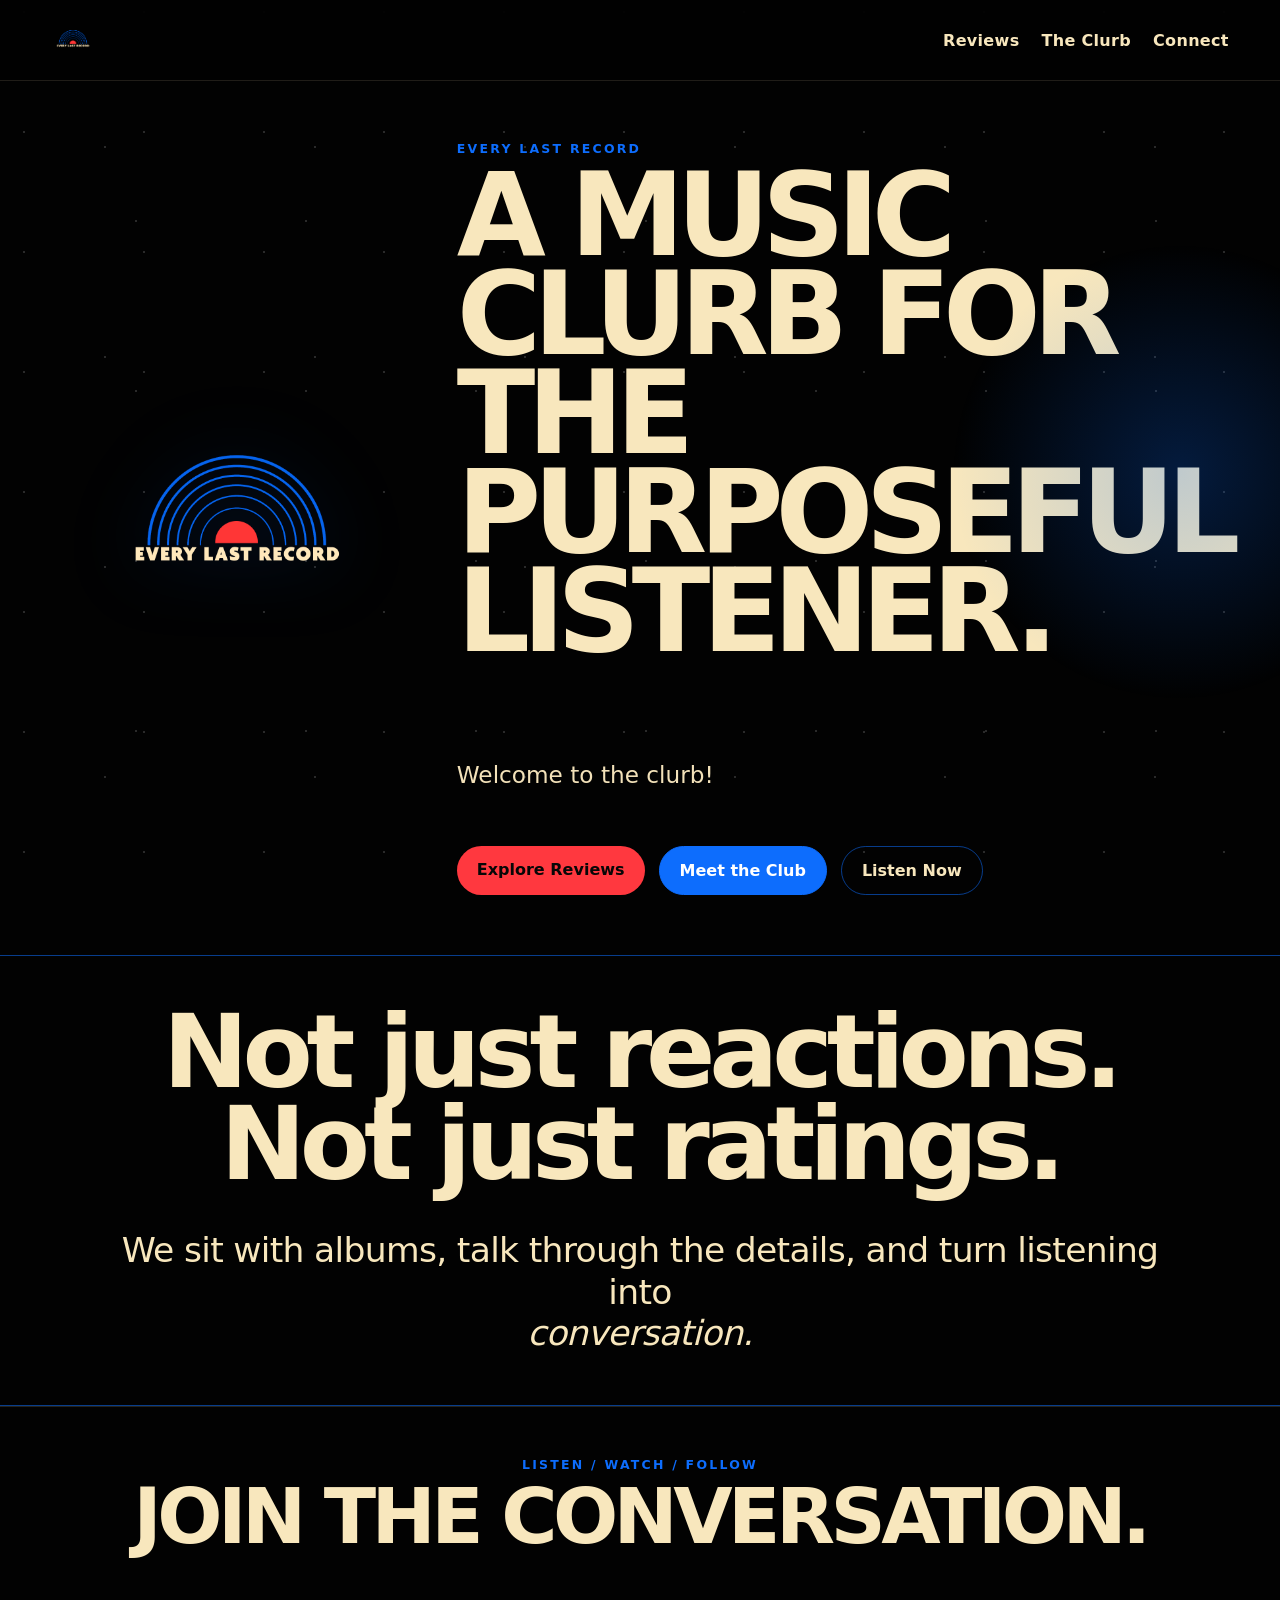
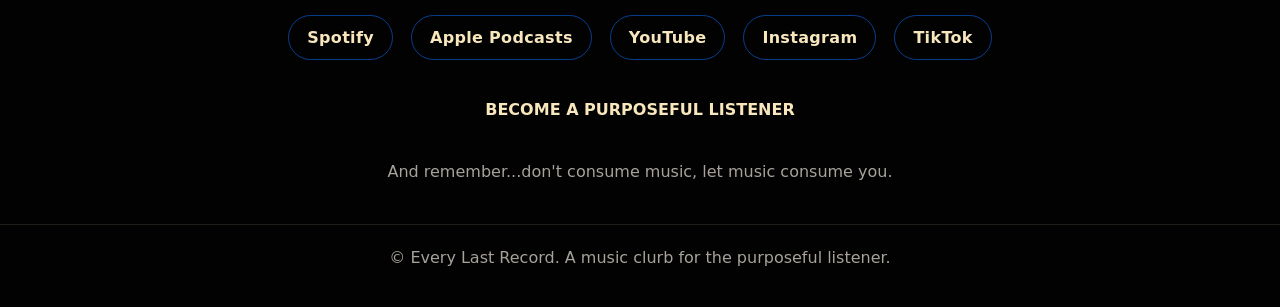
==== index.html @ 70277e45 "Update index.html Playlist section removed" ====
<!DOCTYPE html>
<html lang="en">
<head>
  <link rel="icon" type="image/png" href="Favicon.png">
  <meta charset="UTF-8" />
  <meta name="viewport" content="width=device-width, initial-scale=1.0" />
  <title>Every Last Record</title>
  <meta name="description" content="Every Last Record is a music clurb for the purposeful listener." />
  <link rel="stylesheet" href="style.css?v=2" />
</head>
<body>
  <header class="site-header">
  <a class="brand" href="#top">
    <img src="elr-logo-1.png" alt="Every Last Record logo">
  </a>

  <button
    class="menu-toggle"
    id="menuToggle"
    type="button"
    aria-label="Open navigation menu"
    aria-expanded="false"
    aria-controls="siteNav"
  >
    <span></span>
    <span></span>
    <span></span>
  </button>

  <nav id="siteNav">
    <a href="reviews.html">Reviews</a>
    <a href="club.html">The Clurb</a>
    <a href="#contact">Connect</a>
  </nav>
</header>

  <main id="top">
    <section class="hero">

  <div class="hero-content">

    <div class="hero-art">
      <img src="elr-logo-1.png" alt="Every Last Record">
    </div>

    <div class="hero-copy">
      <p class="eyebrow">Every Last Record</p>

      <h1>A music clurb for the purposeful listener.</h1>

      <p class="intro">
        Welcome to the clurb!
      </p>

      <div class="hero-actions">
        <a class="button primary" href="reviews.html">Explore Reviews</a>
        <a href="club.html" class="button meet-club-button">Meet the Club</a>
        <a class="button secondary" href="#contact">Listen Now</a>
      </div>

    </div>

  </div>
</section>

    <section class="statement">
  <p>
    <span class="statement-lead">
      Not just reactions. Not just ratings.
    </span>

    <span class="statement-body">
      We sit with albums, talk through the details, and turn listening into<br>
      <em>conversation.</em>
    </span>
  </p>
</section>
 
</div>

    <section id="contact" class="section contact">
  <p class="eyebrow">Listen / Watch / Follow</p>
  <h2>Join the conversation.</h2>

  <div class="links">
    <a href="https://open.spotify.com/show/48bHMtn3xl1ANGaHDyZiSF?si=xOnvjVZ0SlOFG8VIH6RK9w&utm_source=copy-link"
       target="_blank" rel="noopener noreferrer">Spotify</a>

    <a href="https://podcasts.apple.com/us/podcast/every-last-record/id1878033064"
       target="_blank" rel="noopener noreferrer">Apple Podcasts</a>

    <a href="https://youtube.com/@everylastrecord?si=lKHPnKLPp33GcWUJ"
       target="_blank" rel="noopener noreferrer">YouTube</a>

    <a href="https://www.instagram.com/everylastrecord_?igsh=Zm1yNDZhcTFpMzNi"
       target="_blank" rel="noopener noreferrer">Instagram</a>

    <a href="https://www.tiktok.com/@everylastrecord?_r=1&_t=ZP-97tcmCRlVKI"
       target="_blank" rel="noopener noreferrer">TikTok</a>
  </div>

  <p class="newsletter-copy">
    Become a Purposeful Listener
  </p>

  <div class="newsletter">
    <script
      async
      data-uid="975b2686ae"
      src="https://everylastrecord.kit.com/975b2686ae/index.js">
    </script>

     <p class="small">
    And remember...don't consume music, let music consume you.
  </p>
    
  </div>
</section>

</main>

<footer>
  <p>© Every Last Record. A music clurb for the purposeful listener.</p>
</footer>

  <script src="script.js?v=2"></script>
</body>
</html>
---- style.css ----
:root{
  --black:#020202;
  --night:#080b12;
  --cream:#f8e7bd;
  --blue:#0d6dfd;
  --red:#ff383f;
  --muted:#a7a29a;
  --line:rgba(13,109,253,.55);
}
*{box-sizing:border-box}
html{scroll-behavior:smooth}
body{
  margin:0;
  background:var(--black);
  color:var(--cream);
  font-family:Inter, ui-sans-serif, system-ui, -apple-system, BlinkMacSystemFont, "Segoe UI", sans-serif;
}
body:before{
  content:"";
  position:fixed;
  inset:0;
  pointer-events:none;
  opacity:.16;
  background-image:
    radial-gradient(circle at 20% 10%, white 0 1px, transparent 1.5px),
    radial-gradient(circle at 80% 30%, white 0 1px, transparent 1.5px),
    radial-gradient(circle at 50% 70%, white 0 1px, transparent 1.5px);
  background-size:120px 120px,170px 170px,210px 210px;
}
.site-header{
  position:sticky;
  top:0;
  z-index:10;
  display:flex;
  align-items:center;
  justify-content:space-between;
  padding:18px clamp(18px,4vw,54px);
  background:rgba(2,2,2,.82);
  backdrop-filter:blur(16px);
  border-bottom:1px solid rgba(248,231,189,.12);
}
.brand img{height:44px;width:auto;display:block}
nav{display:flex;gap:22px}
nav a,.links a{color:var(--cream);text-decoration:none;font-weight:800;letter-spacing:.02em}
nav a:hover,.links a:hover{color:var(--blue)}
.hero{
  min-height:88vh;
  display:flex;
  align-items:center;
  justify-content:center;
  padding:60px clamp(22px,6vw,88px);
  position:relative;
  overflow:hidden;
}

.menu-toggle{
  display:none;
  width:44px;
  height:44px;
  padding:10px;
  border:1px solid var(--line);
  border-radius:50%;
  background:transparent;
  cursor:pointer;
}

.menu-toggle span{
  display:block;
  width:100%;
  height:2px;
  margin:5px 0;
  background:var(--cream);
  transition:transform .25s ease, opacity .25s ease;
}

.hero-content{
  display:grid;
  grid-template-columns:320px 1fr;
  gap:60px;
  align-items:center;
  max-width:1400px;
  width:100%;
}

.hero-copy{
  display:flex;
  flex-direction:column;
}
.hero:after{
  content:"";
  position:absolute;
  width:520px;height:520px;
  border-radius:50%;
  right:-160px;top:15%;
  background:radial-gradient(circle, rgba(13,109,253,.24), transparent 62%);
}
.eyebrow{
  color:var(--blue);
  font-weight:900;
  text-transform:uppercase;
  letter-spacing:.18em;
  font-size:.78rem;
  margin-bottom:10px;
}
h1,h2,h3,p{margin-top:0}
h1{
  font-size:clamp(3.4rem,9vw,8.8rem);
  line-height:.86;
  letter-spacing:-.07em;
  max-width:900px;
  text-transform:uppercase;
}
.intro{
  color:#f2e1b9;
  font-size:clamp(1.1rem,2vw,1.45rem);
  line-height:1.55;
  max-width:640px;
}

.meet-club-button{
  background:var(--blue);
  border:1px solid var(--blue);
  color:#fff;
}

.meet-club-button:hover{
  background:transparent;
  color:var(--blue);
}

.hero-actions{display:flex;gap:14px;flex-wrap:wrap;margin-top:30px}
.button{
  display:inline-flex;
  padding:14px 20px;
  border-radius:999px;
  text-decoration:none;
  font-weight:900;
}
.primary{background:var(--red);color:#070707}
.secondary{border:1px solid var(--line);color:var(--cream);background:transparent}
.hero-art{
  display:flex;
  justify-content:center;
}

.hero-art img{
  width:280px;
  max-width:100%;
  filter:drop-shadow(0 0 38px rgba(13,109,253,.28));
  animation:float 5s ease-in-out infinite;
}
@keyframes float{50%{transform:translateY(-14px)}}
.statement{
  border-top:1px solid var(--line);
  border-bottom:1px solid var(--line);
  padding:50px clamp(40px,8vw,140px);
  text-align:center;
}

.statement p{
  max-width:1200px;
  margin:0 auto;
}

.statement-lead{
  display:block;
  font-size:clamp(4.5rem,8vw,8.5rem);
  line-height:.9;
  letter-spacing:-.06em;
  font-weight:600;
  color:var(--cream);
}

.statement-body{
  display:block;
  margin-top:40px;
  font-size:clamp(1.6rem,2.7vw,3rem);
  line-height:1.2;
  letter-spacing:-.02em;
  font-weight:400;
  color:var(--cream);
}

.statement-body em{
  font-style:italic;
  font-weight:400;
}
.section{padding:50px clamp(22px,6vw,88px);
}

#reviews{
  border-bottom:1px solid var(--line);
}

.reviews-page{
  padding-left:clamp(24px,4vw,70px);
  padding-right:clamp(24px,4vw,70px);
}

.reviews-content{
  width:100%;
  max-width:1400px;
  margin:0 auto;
  padding-left:40px;
  padding-right:40px;
}

.reviews-hero h1{
  max-width:none;
  width:100%;
  margin:0 0 12px;
  text-align:center;
}

.reviews-hero{
  padding-top:60px;
  padding-left:28px;
  padding-right:28px;
  text-align:center;
}

.reviews-hero p{
  width:100%;
  margin:0;
  text-align:center;
}

.section-head{
  display:flex;
  justify-content:space-between;
  gap:24px;
  align-items:end;
  margin-bottom:26px;
}
h2{
  font-size:clamp(2.5rem,6vw,6rem);
  line-height:.9;
  letter-spacing:-.06em;
  text-transform:uppercase;
}
.episode-grid{
  display:grid;
  grid-template-columns:repeat(4,1fr);
  gap:16px;
}
.card{
  min-height:260px;
  padding:24px;
  border:1px solid rgba(13,109,253,.45);
  background:linear-gradient(145deg, rgba(255,255,255,.06), rgba(255,255,255,.015));
  border-radius:24px;
}
.card.featured{grid-column:span 2;background:linear-gradient(145deg, rgba(13,109,253,.18), rgba(255,56,63,.08))}
.score{
  color:var(--red);
  font-size:2.8rem;
  font-weight:950;
}
.card h3{font-size:1.5rem;line-height:1.05}
.card p,.members p,.playlist-banner p,.small,footer{color:var(--muted);line-height:1.6}
.split{
  display:grid;
  grid-template-columns:300px 1fr;
  gap:32px;
  align-items:start;
  border-top:1px solid rgba(248,231,189,.14);
}
.members{
    display:grid;
    grid-template-columns:repeat(auto-fit,minmax(280px,1fr));
    gap:28px;
    margin-top:40px;
}

.member-card{
    text-align:center;
}

.member-card img{
    width:100%;
    aspect-ratio:1;
    object-fit:cover;
    border-radius:18px;
    border:1px solid var(--line);
    margin-bottom:18px;
}

.member-card h3{
    margin-bottom:8px;
}

.member-card p{
    color:var(--muted);
  line-height:1.6;
}

  .member-intro{
    text-align:center;
    display:flex;
    flex-direction:column;
    justify-content:center;
    align-items:center;
    padding:20px;
}

.member-intro h2{
    font-size:clamp(3rem,4vw,4.5rem);
    line-height:.9;
    text-transform:uppercase;
    margin:10px 0 18px;
}

.member-intro p:last-child{
    color:var(--muted);
    line-height:1.6;
}
.club-page{
  padding-top:70px;
}

.club-page-intro{
  text-align:center;
  max-width:900px;
  margin:0 auto 50px;
}

.club-page-intro h1{
  max-width:none;
  width:100%;
  margin:0 0 18px;
  text-align:center;
}

.club-page-intro p{
  max-width:700px;
  margin:0 auto;
  color:var(--muted);
  font-size:1.15rem;
  line-height:1.6;
}

.instagram-button{
  display:inline-flex;
  align-items:center;
  justify-content:center;
  margin-top:16px;
  padding:11px 18px;
  border:1px solid var(--red);
  border-radius:999px;
  background:var(--red);
  color:#070707;
  text-decoration:none;
  font-weight:850;
  transition:.2s ease;
}

.instagram-button:hover{
  background:transparent;
  color:var(--red);
  border-color:var(--red);
  transform:translateY(-2px);
}

.playlist-banner{
  overflow:hidden;
  border:1px solid var(--line);
  border-radius:28px;
  display:grid;
  grid-template-columns:.85fr 1fr;
  background:#090909;
}
.playlist-banner img{
  width:100%;
  height:100%;
  object-fit:cover;
  min-height:360px;
}
.playlist-banner div{padding:34px;align-self:end}
.playlist-banner h3{font-size:clamp(2rem,5vw,5rem);line-height:.9;text-transform:uppercase;letter-spacing:-.06em}

#playlists{
  border-top:1px solid var(--line);
  padding-top:76px;
}
.contact{
  text-align:center;
  border-top:1px solid rgba(248,231,189,.14);
  padding-bottom:24px;
}

.contact .small{
  margin-top:40px;
}

.newsletter-copy{
  width:100%;
  margin:6px auto 8px;
  margin-top:40px;
  text-align:center;
  color:var(--cream);
  font-weight:900;
  text-transform:uppercase;
}

.newsletter{
  width:100%;
  max-width:760px;
  margin:0 auto;
  text-align:center;
}

.newsletter .formkit-form{
  width:100% !important;
  max-width:760px !important;
  margin:0 auto !important;
}

.newsletter .formkit-fields{
  width:100% !important;
  max-width:760px !important;
  margin:0 auto !important;
}
.newsletter .formkit-field{
  flex:1 1 auto !important;
  margin:0 !important;
}

.newsletter .formkit-input{
  width:100% !important;
}

.newsletter .formkit-submit{
  flex:0 0 auto !important;
  margin:0 !important;
}
.links{display:flex;justify-content:center;gap:18px;flex-wrap:wrap;margin:24px 0}
.links a{
  border:1px solid var(--line);
  border-radius:999px;
  padding:12px 18px;
}
footer{
  padding:20px 28px;
  text-align:center;
  border-top:1px solid rgba(248,231,189,.12)
}
@media(max-width:900px){
  .site-header{
    position:sticky;
    top:0;
    flex-direction:row;
    align-items:center;
    justify-content:space-between;
    padding:14px 18px;
  }

  .brand img{
    height:36px;
  }

  .menu-toggle{
    display:block;
    position:relative;
    z-index:12;
  }

  nav{
    position:absolute;
    top:100%;
    left:0;
    right:0;
    display:flex;
    flex-direction:column;
    align-items:center;
    gap:0;
    padding:10px 18px 22px;
    background:rgba(2,2,2,.97);
    border-bottom:1px solid var(--line);
    backdrop-filter:blur(16px);
    opacity:0;
    visibility:hidden;
    transform:translateY(-12px);
    transition:
      opacity .25s ease,
      transform .25s ease,
      visibility .25s ease;
  }

  nav.open{
    opacity:1;
    visibility:visible;
    transform:translateY(0);
  }

  nav a{
    width:100%;
    padding:16px 0;
    text-align:center;
    border-bottom:1px solid rgba(248,231,189,.1);
  }

  nav a:last-child{
    border-bottom:none;
  }

  .menu-toggle.open span:nth-child(1){
    transform:translateY(7px) rotate(45deg);
  }

  .menu-toggle.open span:nth-child(2){
    opacity:0;
  }

  .menu-toggle.open span:nth-child(3){
    transform:translateY(-7px) rotate(-45deg);
  }

  .hero{
    padding-top:38px;
  }

  .hero-content{
    grid-template-columns:1fr;
    text-align:center;
    gap:30px;
  }

  .hero-copy{
    align-items:center;
  }

  .hero-art{
    order:-1;
  }

  h1{
    font-size:clamp(2.5rem,13vw,4.5rem);
    line-height:.9;
    max-width:100%;
  }
  .episode-grid{
    grid-template-columns:1fr;
  }

  .members{
    grid-template-columns:1fr;
  }

  .playlist-banner{
    grid-template-columns:1fr;
  }

  /* Newsletter on mobile */
  .newsletter{
    max-width:100%;
    padding:0 20px;
  }

  .newsletter .formkit-fields{
    display:flex !important;
    flex-direction:column !important;
    gap:16px !important;
    width:100% !important;
  }

  .newsletter .formkit-field,
  .newsletter .formkit-submit{
    width:100% !important;
    max-width:100% !important;
  }

  .newsletter .formkit-submit{
    display:block !important;
  }
 
}  

.card.hidden-review{
  display:none !important;
}

.card.hidden-review.show{
  display:block !important;
}

button#toggleReviews.button.secondary{
  margin-top:24px;
  cursor:pointer;
  background:transparent;
  color:var(--cream);
  border:1px solid var(--line);
  font:inherit;
  font-weight:900;
  appearance:none;
  -webkit-appearance:none;
}

button#toggleReviews.button.secondary:hover{
  color:var(--blue);
}

.reviews-grid{
  display:flex;
  flex-direction:column;
  gap:32px;
  margin-top:40px;
  width:100%;
}

.review-card{
  display:grid;
  grid-template-columns:240px 1fr;
  gap:32px;
  width:100%;
  padding:24px;
  border:1px solid rgba(13,109,253,.45);
  border-radius:24px;
  background:linear-gradient(
    145deg,
    rgba(255,255,255,.06),
    rgba(255,255,255,.015)
  );
  align-items:center;
}

.review-art{
  width:100%;
}

.review-art img{
  display:block;
  width:100%;
  aspect-ratio:1;
  object-fit:cover;
  border-radius:16px;
}

.review-content{
  display:flex;
  flex-direction:column;
  align-items:flex-start;
}

.review-title{
  margin:0 0 12px;
  font-size:clamp(2rem,4vw,4.5rem);
  line-height:.9;
  letter-spacing:-.05em;
  text-transform:uppercase;
}

.review-meta{
  display:flex;
  align-items:center;
  gap:16px;
  margin-bottom:22px;
}

.review-artist{
  font-size:1.15rem;
  font-weight:800;
  color:var(--cream);
}

.review-score{
  display:inline-flex;
  align-items:center;
  justify-content:center;
  min-width:52px;
  padding:8px 12px;
  border-radius:999px;
  background:var(--red);
  color:#070707;
  font-weight:950;
}

.review-description{
  max-width:760px;
  margin-bottom:24px;
  color:var(--muted);
  line-height:1.6;
}

.review-platforms{
  display:flex;
  flex-wrap:wrap;
  gap:10px;
}

.platform-button{
  display:inline-flex;
  align-items:center;
  justify-content:center;
  padding:11px 18px;
  border:1px solid var(--line);
  border-radius:999px;
  color:var(--cream);
  text-decoration:none;
  font-weight:850;
  transition:.2s ease;
}

.platform-button:hover{
  color:var(--blue);
  border-color:var(--blue);
  transform:translateY(-2px);
}

@media(max-width:700px){

  .review-card{
    grid-template-columns:1fr;
    gap:22px;
  }

  .review-art{
    max-width:360px;
  }

  .review-title{
    font-size:clamp(2rem,10vw,3.5rem);
  }

  .review-platforms{
    width:100%;
  }

  .platform-button{
    flex:1;
  }
}

.reviews-tools{
  display:flex;
  flex-direction:column;
  gap:18px;
  margin:14px 0 38px;
}

.review-search{
  width:100%;
  max-width:520px;
  padding:14px 18px;
  border:1px solid var(--line);
  border-radius:999px;
  background:rgba(255,255,255,.03);
  color:var(--cream);
  font:inherit;
  outline:none;
}

.review-search::placeholder{
  color:var(--muted);
}

.review-search:focus{
  border-color:var(--blue);
}

.genre-filters{
  display:flex;
  flex-wrap:wrap;
  gap:10px;
}

.genre-filter{
  padding:10px 16px;
  border:1px solid var(--line);
  border-radius:999px;
  background:transparent;
  color:var(--cream);
  font:inherit;
  font-weight:800;
  cursor:pointer;
  transition:.2s ease;
}

.genre-filter:hover{
  color:var(--blue);
  border-color:var(--blue);
}

.genre-filter.active{
  background:var(--blue);
  border-color:var(--blue);
  color:#fff;
}

.no-results{
  display:none;
  margin:30px 0;
  color:var(--muted);
  font-size:1.1rem;
}
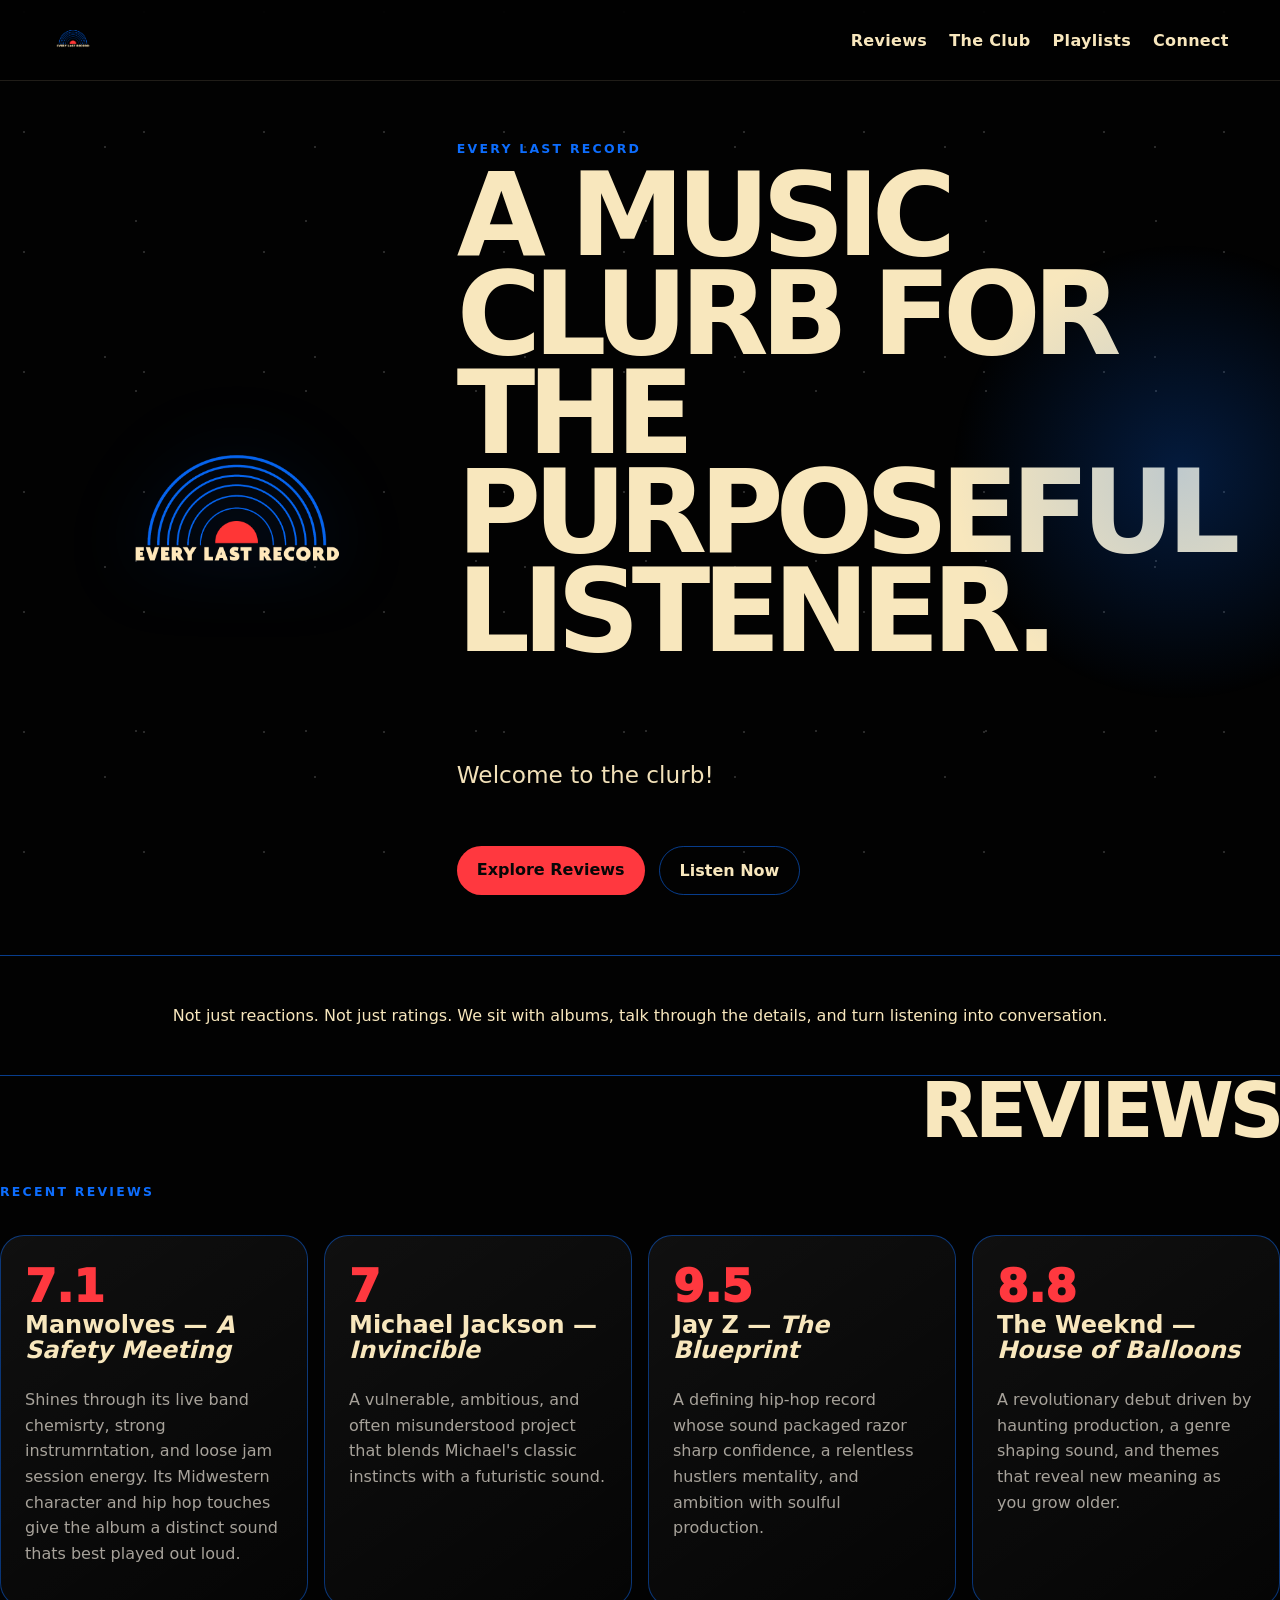
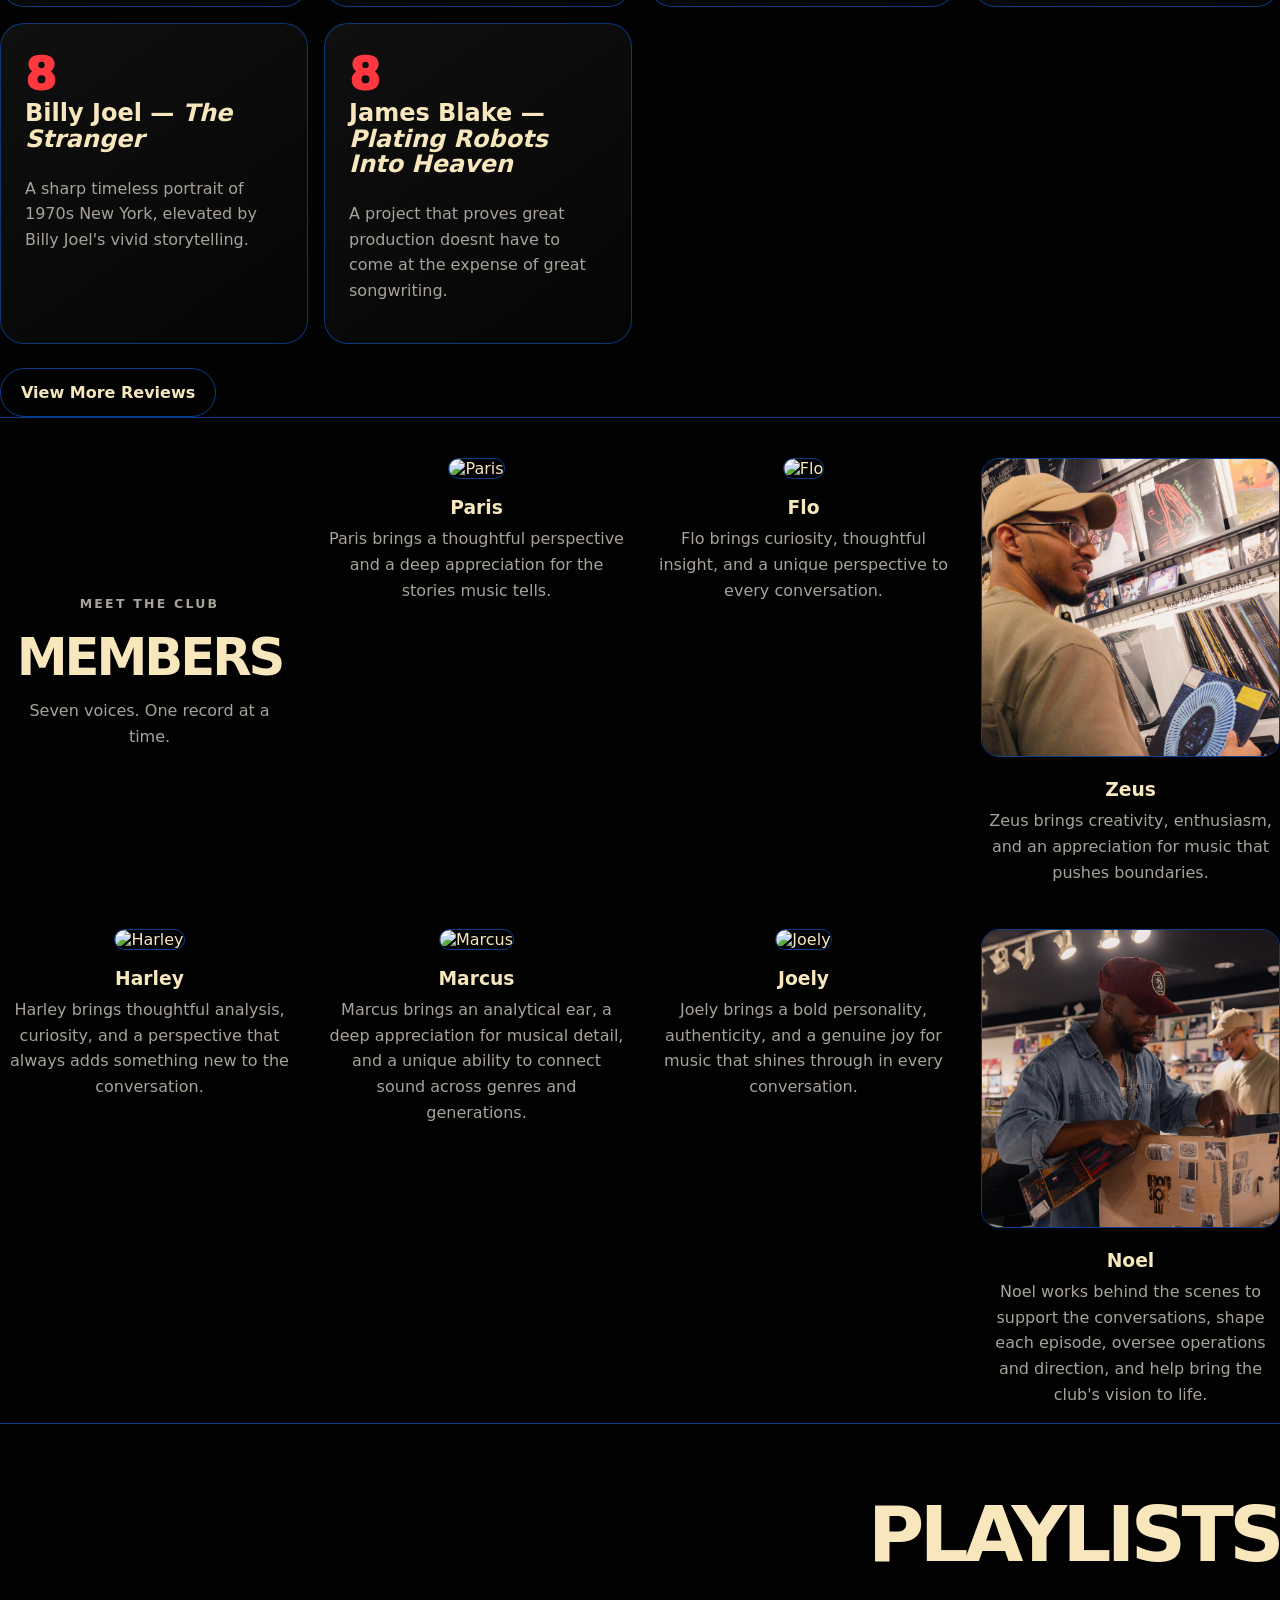
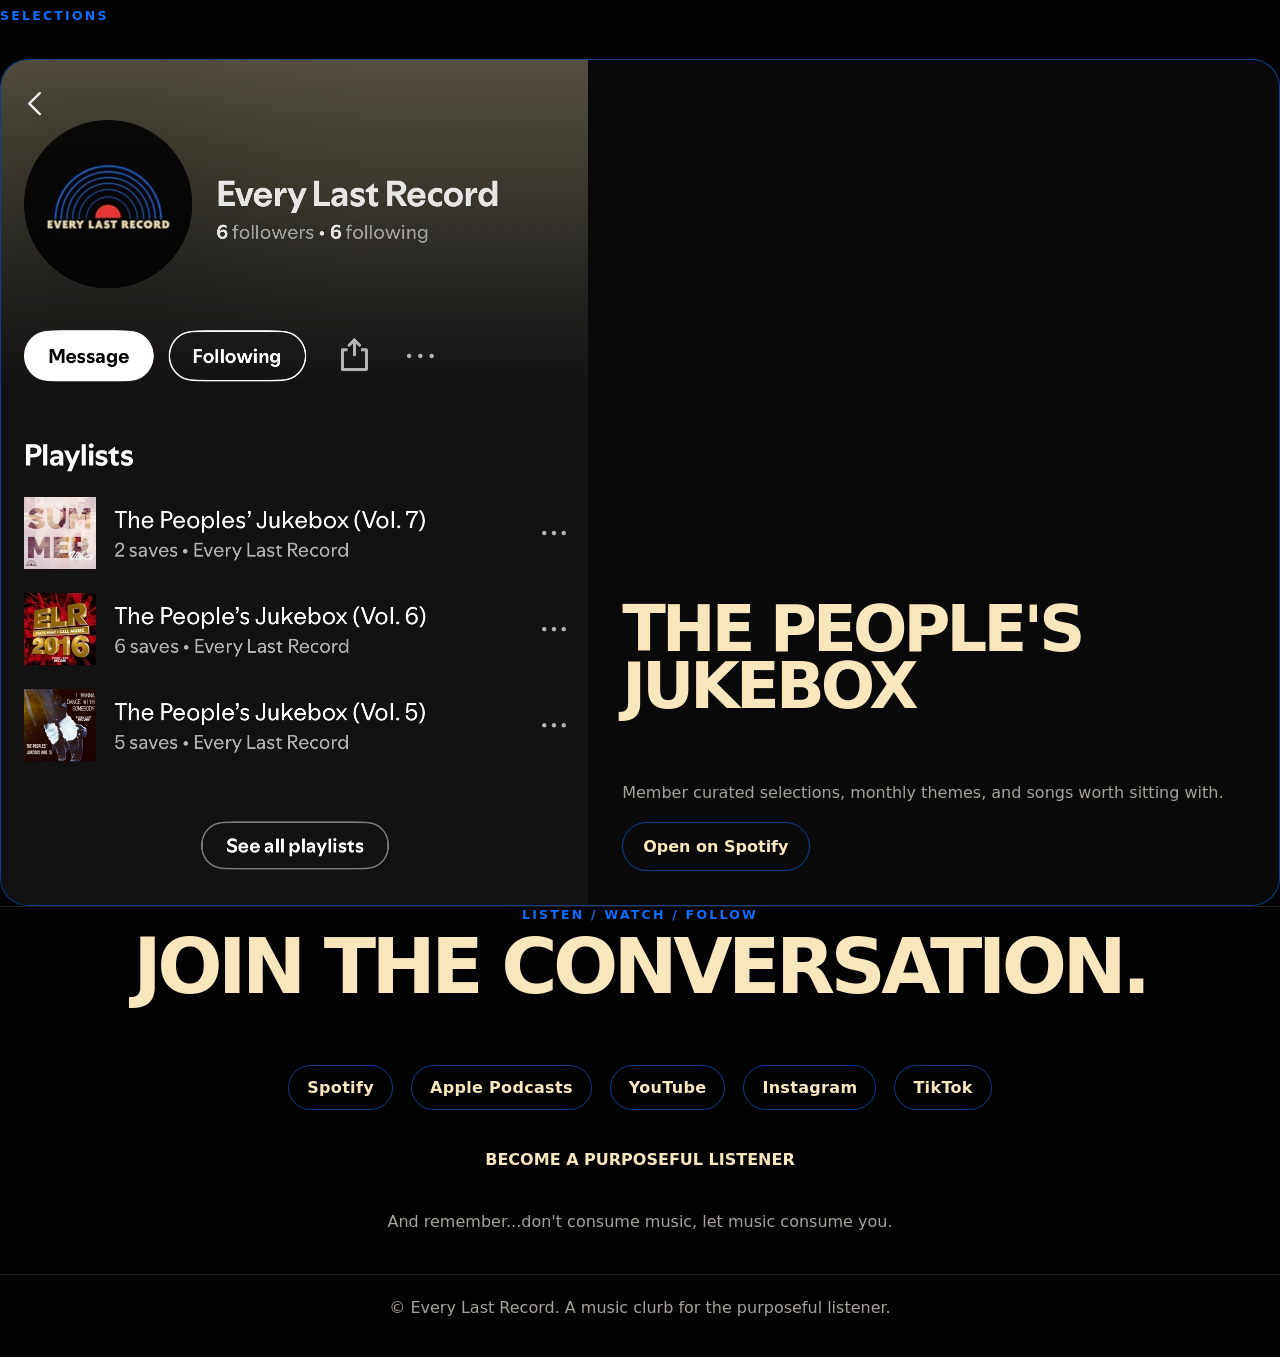
==== commit 6de27f3c: "Merge branch 'main' into development" ====
--- a/index.html
+++ b/index.html
@@ -1,11 +1,11 @@
 <!DOCTYPE html>
 <html lang="en">
 <head>
-  <link rel="icon" type="image/png" href="Favicon.png">
+  <link rel="icon" type="image/png" href="Favicon.png"> 
   <meta charset="UTF-8" />
   <meta name="viewport" content="width=device-width, initial-scale=1.0" />
   <title>Every Last Record</title>
-  <meta name="description" content="Every Last Record is a music clurb for the purposeful listener." />
+  <meta name="description" content="Every Last Record is a music club for the purposeful listener." />
   <link rel="stylesheet" href="style.css?v=2" />
 </head>
 <body>
@@ -28,8 +28,9 @@
   </button>
 
   <nav id="siteNav">
-    <a href="reviews.html">Reviews</a>
-    <a href="club.html">The Clurb</a>
+    <a href="#reviews">Reviews</a>
+    <a href="#club">The Club</a>
+    <a href="#playlists">Playlists</a>
     <a href="#contact">Connect</a>
   </nav>
 </header>
@@ -53,8 +54,7 @@
       </p>
 
       <div class="hero-actions">
-        <a class="button primary" href="reviews.html">Explore Reviews</a>
-        <a href="club.html" class="button meet-club-button">Meet the Club</a>
+        <a class="button primary" href="#reviews">Explore Reviews</a>
         <a class="button secondary" href="#contact">Listen Now</a>
       </div>
 
@@ -64,18 +64,187 @@
 </section>
 
     <section class="statement">
-  <p>
-    <span class="statement-lead">
-      Not just reactions. Not just ratings.
-    </span>
-
-    <span class="statement-body">
-      We sit with albums, talk through the details, and turn listening into<br>
-      <em>conversation.</em>
-    </span>
-  </p>
+      <p>Not just reactions. Not just ratings. We sit with albums, talk through the details, and turn listening into conversation.</p>
+    </section>
+
+    <section id="reviews" class="section">
+      <div class="section-head">
+        <p class="eyebrow">Recent Reviews</p>
+        <h2>Reviews</h2>
+      </div>
+
+      <div class="episode-grid">
+        <article class="card">
+          <span class="score">7.1</span>
+          <h3>Manwolves — <em>A Safety Meeting</em></h3>
+          <p>Shines through its live band chemisrty, strong instrumrntation, and loose jam session energy. Its Midwestern character and hip hop touches give the album a distinct sound thats best played out loud.</p>
+        </article>
+        
+         <article class="card">
+          <span class="score">7</span>
+          <h3>Michael Jackson — <em>Invincible</em></h3>
+          <p>A vulnerable, ambitious, and often misunderstood project that blends Michael's classic instincts with a futuristic sound.</p>
+        </article>
+
+         <article class="card">
+          <span class="score">9.5</span>
+          <h3>Jay Z — <em>The Blueprint</em></h3>
+          <p>A defining hip-hop record whose sound packaged razor sharp confidence, a relentless hustlers mentality, and ambition with soulful production.</p>
+        </article>
+        
+         <article class="card">
+          <span class="score">8.8</span>
+          <h3>The Weeknd — <em>House of Balloons</em></h3>
+          <p>A revolutionary debut driven by haunting production, a genre shaping sound, and themes that reveal new meaning as you grow older.</p>
+        </article>
+
+         <article class="card">
+          <span class="score">8</span>
+          <h3>Billy Joel — <em>The Stranger</em></h3>
+          <p>A sharp timeless portrait of 1970s New York, elevated by Billy Joel's vivid storytelling.</p>
+        </article>
+        
+        <article class="card">
+          <span class="score">8</span>
+          <h3>James Blake — <em>Plating Robots Into Heaven</em></h3>
+          <p>A project that proves great production doesnt have to come at the expense of great songwriting.</p>
+        </article>
+        
+        <article class="card">
+          <span class="score">8.4</span>
+          <h3>Kid Cudi — <em>Man on The Moon</em></h3>
+          <p>A raw, experimental project that helped reshape the sound of hip hop and influenced a generation of artists that followed.</p>
+        </article>
+
+        <article class="card">
+          <span class="score">9.2</span>
+          <h3>Kanye West — <em>The College Dropout</em></h3>
+          <p>From the underdog story to the sound, the skits, and the impact, this one still holds weight.</p>
+        </article>
+
+        <article class="card">
+          <span class="score">9.8</span>
+          <h3>Frank Ocean — <em>Blonde</em></h3>
+          <p>A project built on duality, memory, and feeling, still pushing boundaries years later.</p>
+        </article>
+
+        <article class="card">
+          <span class="score">9.8</span>
+          <h3>D’Angelo — <em>Voodoo</em></h3>
+          <p>A masterclass in feel, groove, and musical chemistry.</p>
+        </article>
+
+        <article class="card">
+          <span class="score">8.3</span>
+          <h3>Noname — <em>Telefone</em></h3>
+          <p>Nearly a decade later, the poetry and themes still hit the same.</p>
+        </article>
+
+        <article class="card">
+          <span class="score">7.3</span>
+          <h3>Blvck Svm — <em>Michelinman</em></h3>
+          <p>A strong concept with a clear vision of luxury, atmosphere, and intention throughout.</p>
+        </article>
+
+        <article class="card">
+          <span class="score">8.6</span>
+          <h3>Dijon — <em>Absolutely</em></h3>
+          <p>Not polished. Not perfect. Just real.<br>Like you walked into the room while it was being made.</p>
+        </article>
+
+        <article class="card">
+          <span class="score">7.4</span>
+          <h3>Justin Timberlake — <em>Justified</em></h3>
+          <p>Iconic singles, but does the album itself still hold up? Or is nostalgia doing some of the heavy lifting?</p>
+        </article>
+
+        <article class="card">
+          <span class="score">9.2</span>
+          <h3>Gorillaz — <em>Demon Days</em></h3>
+          <p>A genre-blending, culture-shaping album that still feels bold, strange, and alive.</p>
+        </article>
+      </div>
+
+      <button class="button secondary" id="toggleReviews">View More Reviews</button>
+    </section>
+<section id="club" class="section">
+
+  <div class="members">
+   
+<div class="member-card member-intro">
+    <p class="eyebrow">Meet the Club</p>
+    <h2>Members</h2>
+    <p>Seven voices. One record at a time.</p>
+</div>
+  
+  <div class="member-card">
+    <img src="Paris.JPG" alt="Paris">
+    <h3>Paris</h3>
+    <p>Paris brings a thoughtful perspective and a deep appreciation for the stories music tells.</p>
+  </div>
+
+  <div class="member-card">
+    <img src="Adam.JPG" alt="Flo">
+    <h3>Flo</h3>
+    <p>Flo brings curiosity, thoughtful insight, and a unique perspective to every conversation.</p>
+  </div>
+
+  <div class="member-card">
+    <img src="Matt.jpg" alt="Zeus">
+    <h3>Zeus</h3>
+    <p>Zeus brings creativity, enthusiasm, and an appreciation for music that pushes boundaries.</p>
+  </div>
+
+  <div class="member-card">
+    <img src="Harley.JPG" alt="Harley">
+    <h3>Harley</h3>
+    <p>Harley brings thoughtful analysis, curiosity, and a perspective that always adds something new to the conversation.</p>
+  </div>
+
+  <div class="member-card">
+    <img src="marcus.jpg" alt="Marcus">
+    <h3>Marcus</h3>
+    <p>Marcus brings an analytical ear, a deep appreciation for musical detail, and a unique ability to connect sound across genres and generations.</p>
+  </div>
+
+  <div class="member-card">
+    <img src="Joely.JPG" alt="Joely">
+    <h3>Joely</h3>
+    <p>Joely brings a bold personality, authenticity, and a genuine joy for music that shines through in every conversation.</p>
+  </div>
+
+  <div class="member-card">
+    <img src="Noel.jpg" alt="Noel">
+    <h3>Noel</h3>
+    <p>Noel works behind the scenes to support the conversations, shape each episode, oversee operations and direction, and help bring the club's vision to life.</p>
+  </div>
+
+</div>
+
 </section>
- 
+    <section id="playlists" class="section">
+      <div class="section-head">
+        <p class="eyebrow">Selections</p>
+        <h2>Playlists</h2>
+      </div>
+      <div class="playlist-banner">
+  <a href="https://open.spotify.com/user/31vijszpp72pkuzuomzphi7jglwm?si=XBezrEbRQD2EH1Om1-jE9w&utm_source=copy-link"
+     target="_blank"
+     rel="noopener noreferrer">
+    <img src="Spotify Playlist.jpg" alt="Every Last Record Spotify Playlist" />
+  </a>
+
+  <div>
+    <h3>The People's Jukebox</h3>
+    <p>Member curated selections, monthly themes, and songs worth sitting with.</p>
+
+    <a class="button secondary"
+       href="https://open.spotify.com/user/31vijszpp72pkuzuomzphi7jglwm?si=XBezrEbRQD2EH1Om1-jE9w&utm_source=copy-link"
+       target="_blank"
+       rel="noopener noreferrer">
+      Open on Spotify
+    </a>
+  </div>
 </div>
 
     <section id="contact" class="section contact">
--- a/style.css
+++ b/style.css
@@ -169,23 +169,6 @@
   letter-spacing:-.06em;
   font-weight:600;
   color:var(--cream);
-}
-
-.statement-body{
-  display:block;
-  margin-top:40px;
-  font-size:clamp(1.6rem,2.7vw,3rem);
-  line-height:1.2;
-  letter-spacing:-.02em;
-  font-weight:400;
-  color:var(--cream);
-}
-
-.statement-body em{
-  font-style:italic;
-  font-weight:400;
-}
-.section{padding:50px clamp(22px,6vw,88px);
 }
 
 #reviews{
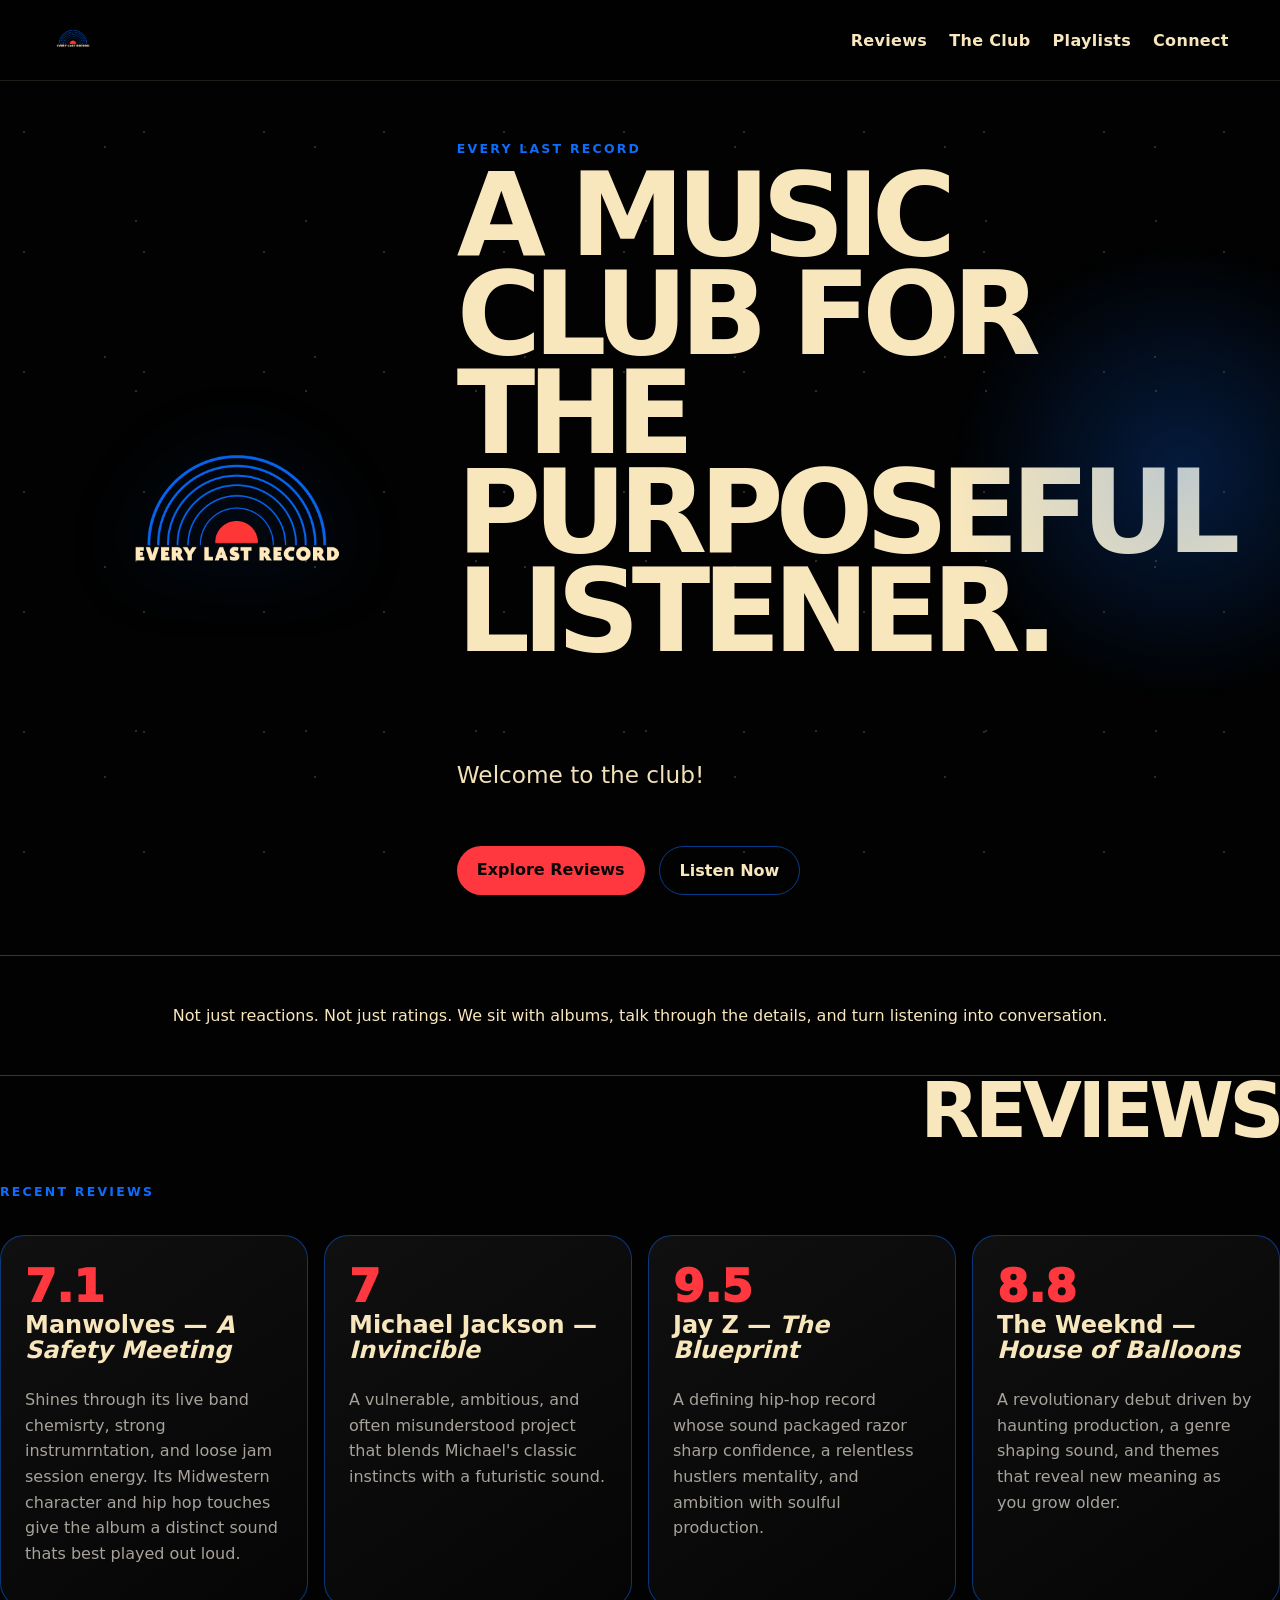
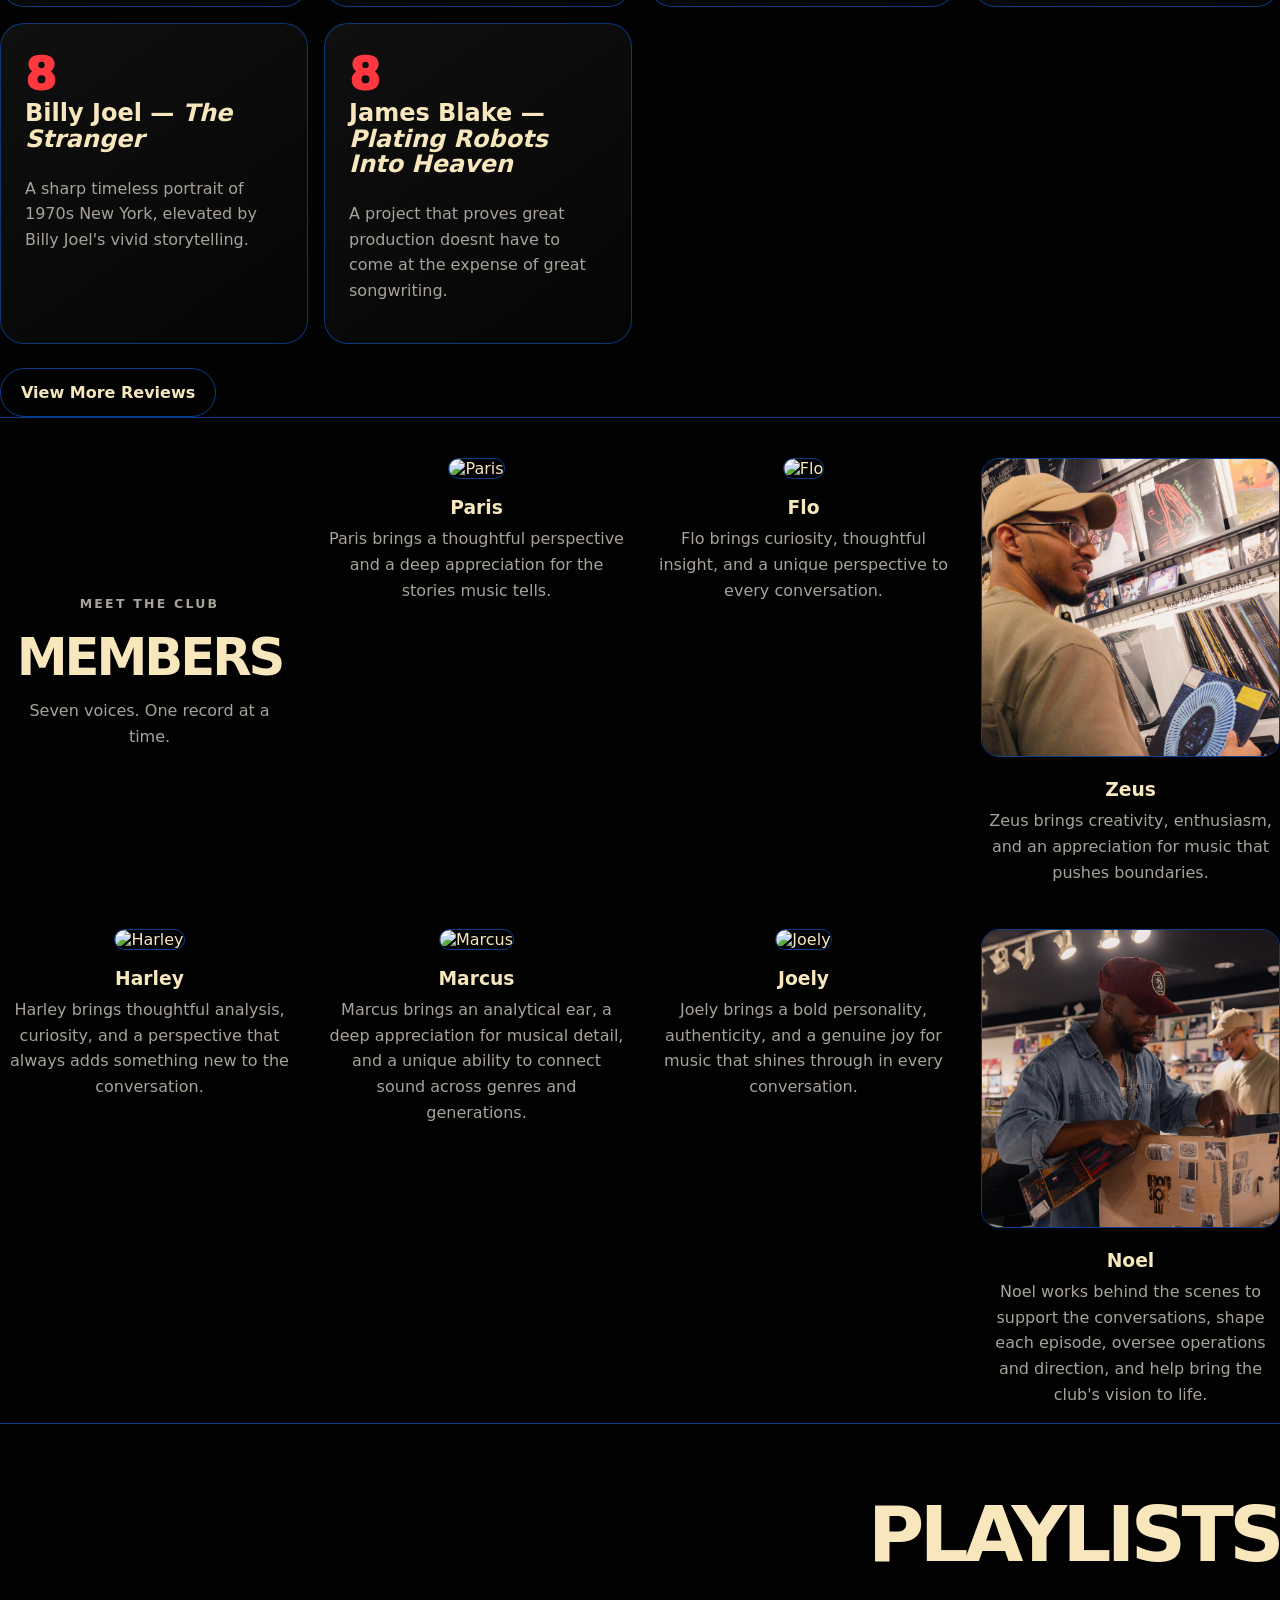
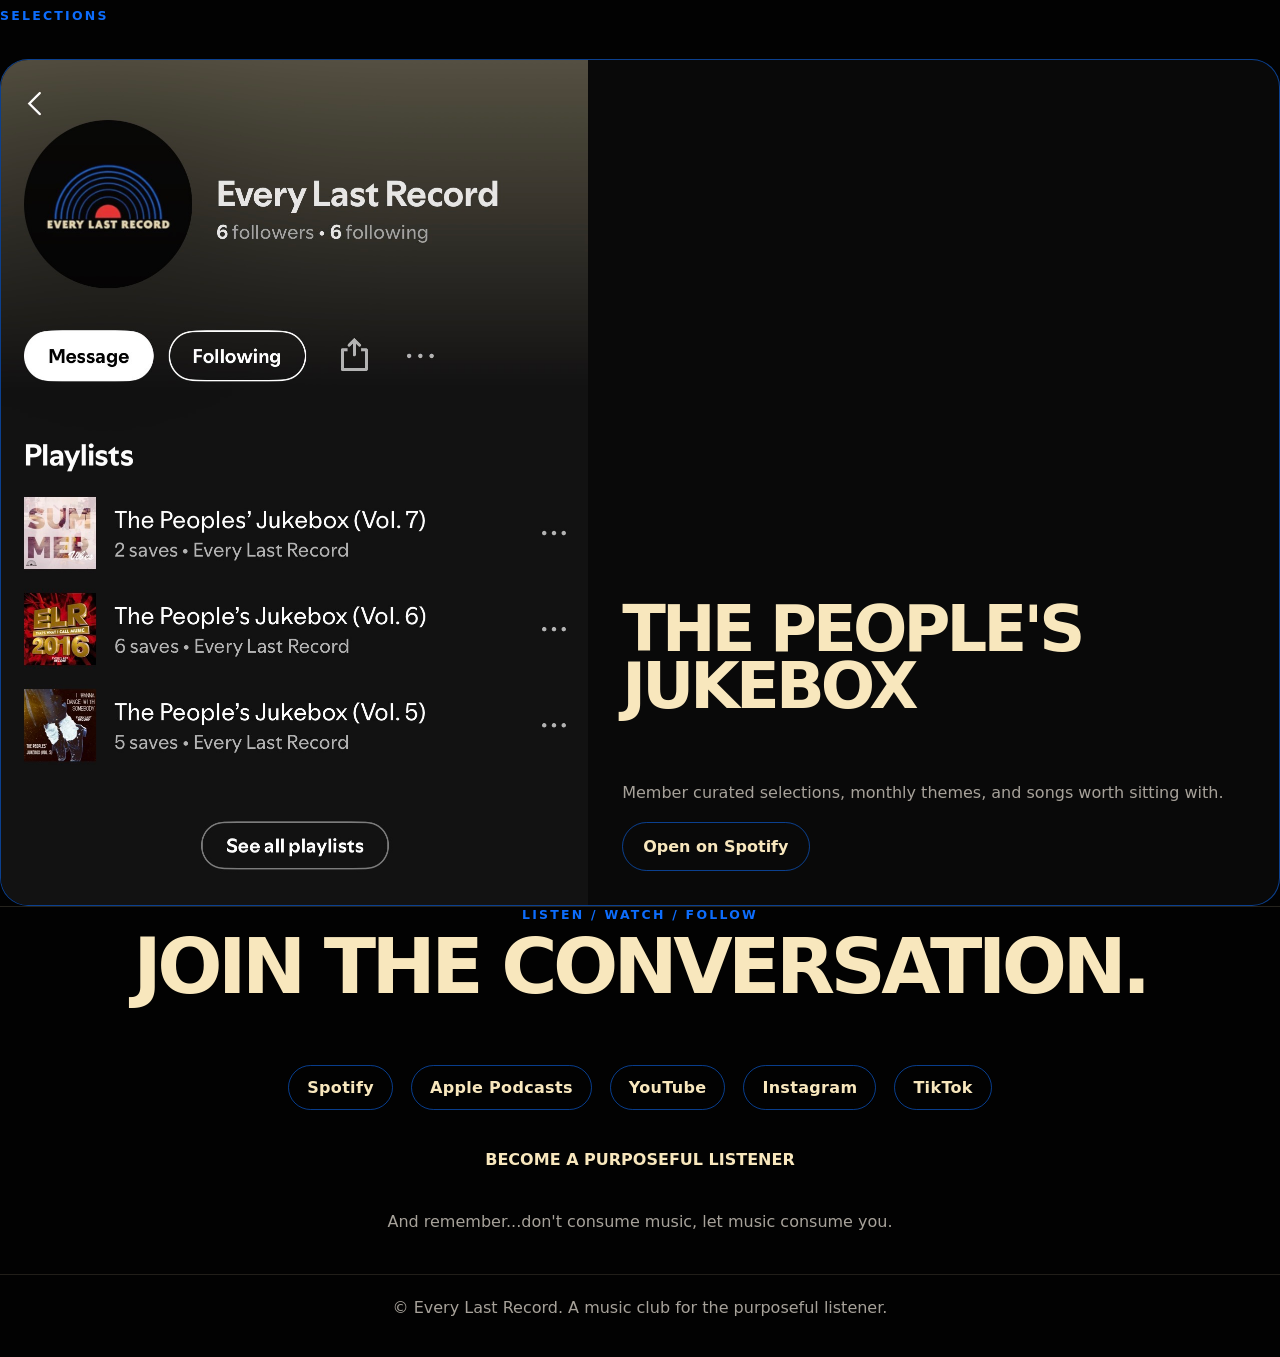
==== commit 6e9aa5b4: "Update index.html Clurb replace with club" ====
--- a/index.html
+++ b/index.html
@@ -47,10 +47,10 @@
     <div class="hero-copy">
       <p class="eyebrow">Every Last Record</p>
 
-      <h1>A music clurb for the purposeful listener.</h1>
+      <h1>A music club for the purposeful listener.</h1>
 
       <p class="intro">
-        Welcome to the clurb!
+        Welcome to the club!
       </p>
 
       <div class="hero-actions">
@@ -289,7 +289,7 @@
 </main>
 
 <footer>
-  <p>© Every Last Record. A music clurb for the purposeful listener.</p>
+  <p>© Every Last Record. A music club for the purposeful listener.</p>
 </footer>
 
   <script src="script.js?v=2"></script>
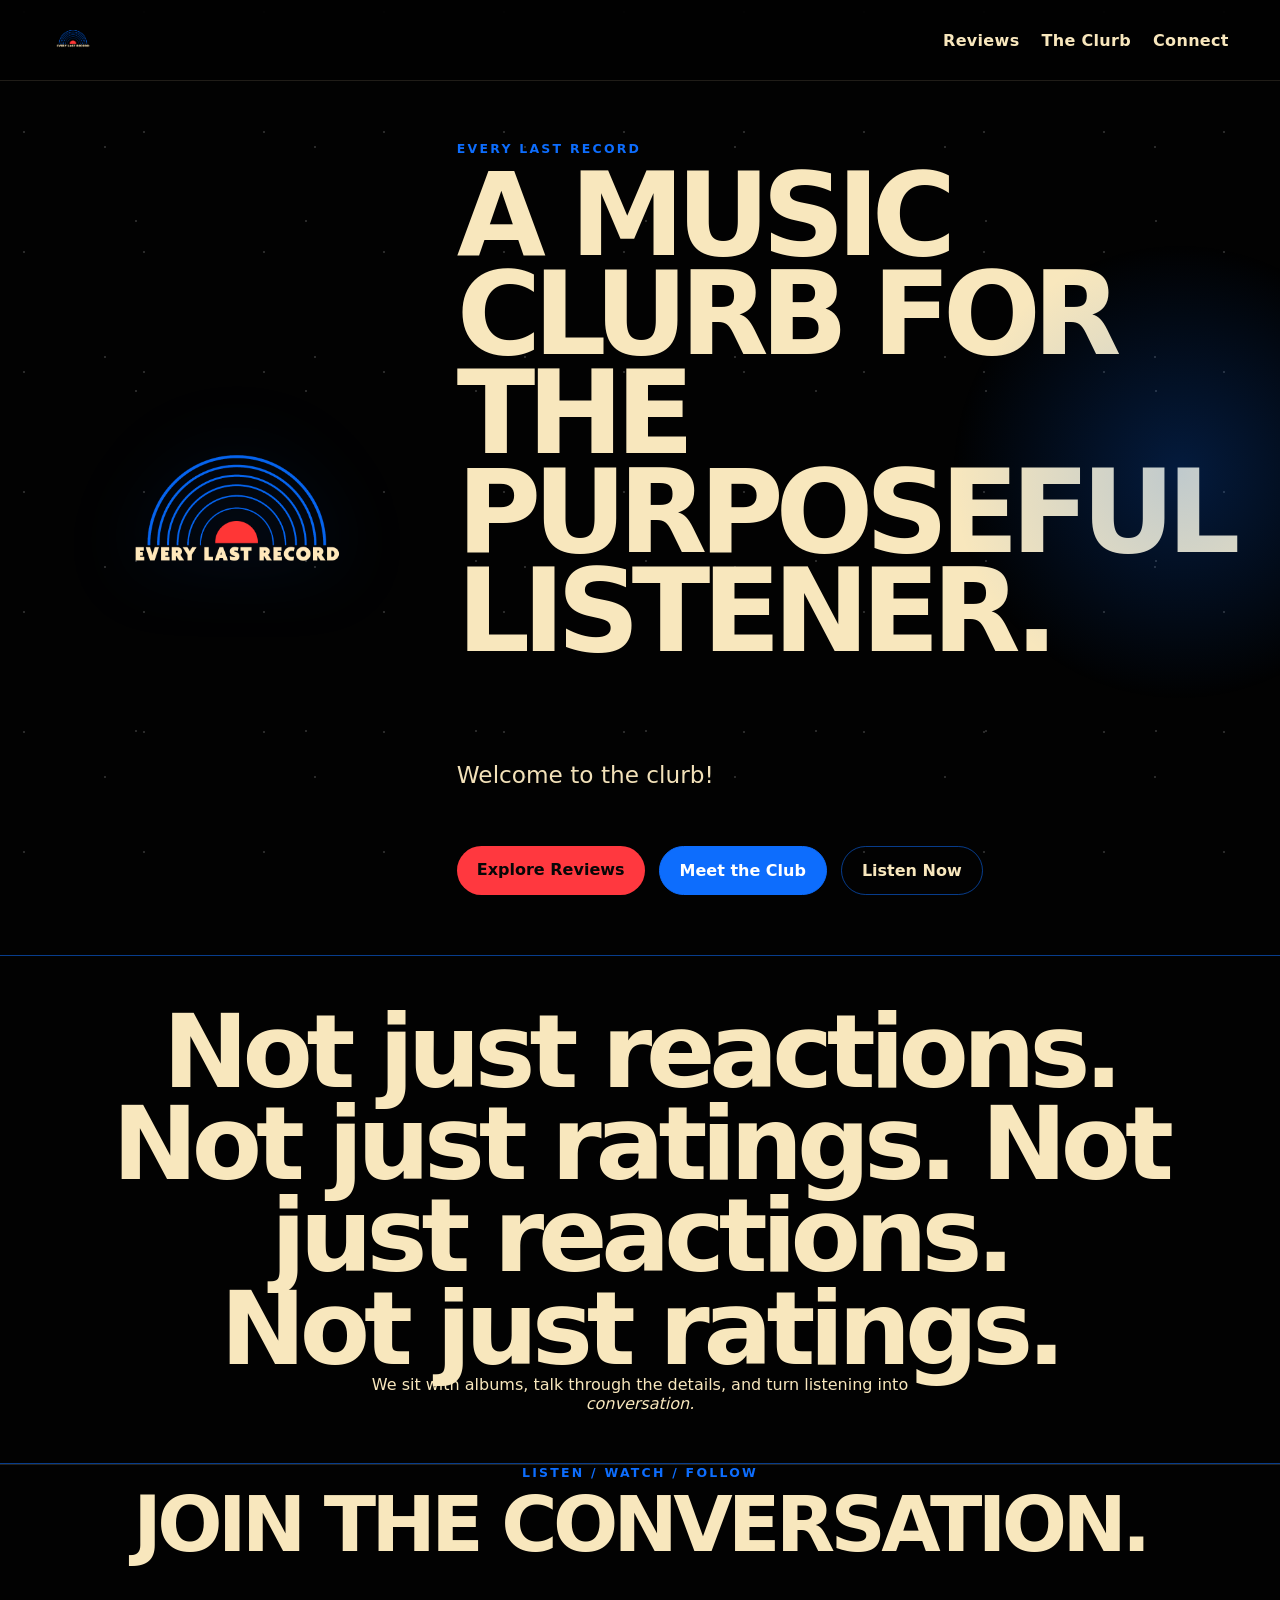
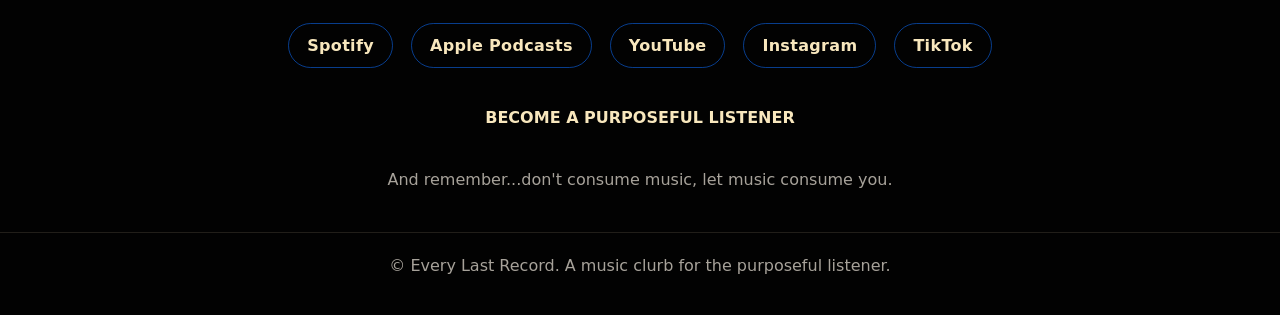
==== commit 2c75373c: "Update index.html Updated homepage that did not merge properly" ====
--- a/index.html
+++ b/index.html
@@ -1,11 +1,11 @@
 <!DOCTYPE html>
 <html lang="en">
 <head>
-  <link rel="icon" type="image/png" href="Favicon.png"> 
+  <link rel="icon" type="image/png" href="Favicon.png">
   <meta charset="UTF-8" />
   <meta name="viewport" content="width=device-width, initial-scale=1.0" />
   <title>Every Last Record</title>
-  <meta name="description" content="Every Last Record is a music club for the purposeful listener." />
+  <meta name="description" content="Every Last Record is a music clurb for the purposeful listener." />
   <link rel="stylesheet" href="style.css?v=2" />
 </head>
 <body>
@@ -28,9 +28,8 @@
   </button>
 
   <nav id="siteNav">
-    <a href="#reviews">Reviews</a>
-    <a href="#club">The Club</a>
-    <a href="#playlists">Playlists</a>
+    <a href="reviews.html">Reviews</a>
+    <a href="club.html">The Clurb</a>
     <a href="#contact">Connect</a>
   </nav>
 </header>
@@ -47,14 +46,15 @@
     <div class="hero-copy">
       <p class="eyebrow">Every Last Record</p>
 
-      <h1>A music club for the purposeful listener.</h1>
+      <h1>A music clurb for the purposeful listener.</h1>
 
       <p class="intro">
-        Welcome to the club!
+        Welcome to the clurb!
       </p>
 
       <div class="hero-actions">
-        <a class="button primary" href="#reviews">Explore Reviews</a>
+        <a class="button primary" href="reviews.html">Explore Reviews</a>
+        <a href="club.html" class="button meet-club-button">Meet the Club</a>
         <a class="button secondary" href="#contact">Listen Now</a>
       </div>
 
@@ -64,187 +64,19 @@
 </section>
 
     <section class="statement">
-      <p>Not just reactions. Not just ratings. We sit with albums, talk through the details, and turn listening into conversation.</p>
-    </section>
+  <p>
+    <span class="statement-lead">
+      Not just reactions. Not just ratings.
+      Not just reactions. <br>Not just ratings.
+    </span>
 
-    <section id="reviews" class="section">
-      <div class="section-head">
-        <p class="eyebrow">Recent Reviews</p>
-        <h2>Reviews</h2>
-      </div>
+    <span class="statement-body">
+      We sit with albums, talk through the details, and turn listening into<br>
+      <em>conversation.</em>
+    </span>
+  </p>
+</section>
 
-      <div class="episode-grid">
-        <article class="card">
-          <span class="score">7.1</span>
-          <h3>Manwolves — <em>A Safety Meeting</em></h3>
-          <p>Shines through its live band chemisrty, strong instrumrntation, and loose jam session energy. Its Midwestern character and hip hop touches give the album a distinct sound thats best played out loud.</p>
-        </article>
-        
-         <article class="card">
-          <span class="score">7</span>
-          <h3>Michael Jackson — <em>Invincible</em></h3>
-          <p>A vulnerable, ambitious, and often misunderstood project that blends Michael's classic instincts with a futuristic sound.</p>
-        </article>
-
-         <article class="card">
-          <span class="score">9.5</span>
-          <h3>Jay Z — <em>The Blueprint</em></h3>
-          <p>A defining hip-hop record whose sound packaged razor sharp confidence, a relentless hustlers mentality, and ambition with soulful production.</p>
-        </article>
-        
-         <article class="card">
-          <span class="score">8.8</span>
-          <h3>The Weeknd — <em>House of Balloons</em></h3>
-          <p>A revolutionary debut driven by haunting production, a genre shaping sound, and themes that reveal new meaning as you grow older.</p>
-        </article>
-
-         <article class="card">
-          <span class="score">8</span>
-          <h3>Billy Joel — <em>The Stranger</em></h3>
-          <p>A sharp timeless portrait of 1970s New York, elevated by Billy Joel's vivid storytelling.</p>
-        </article>
-        
-        <article class="card">
-          <span class="score">8</span>
-          <h3>James Blake — <em>Plating Robots Into Heaven</em></h3>
-          <p>A project that proves great production doesnt have to come at the expense of great songwriting.</p>
-        </article>
-        
-        <article class="card">
-          <span class="score">8.4</span>
-          <h3>Kid Cudi — <em>Man on The Moon</em></h3>
-          <p>A raw, experimental project that helped reshape the sound of hip hop and influenced a generation of artists that followed.</p>
-        </article>
-
-        <article class="card">
-          <span class="score">9.2</span>
-          <h3>Kanye West — <em>The College Dropout</em></h3>
-          <p>From the underdog story to the sound, the skits, and the impact, this one still holds weight.</p>
-        </article>
-
-        <article class="card">
-          <span class="score">9.8</span>
-          <h3>Frank Ocean — <em>Blonde</em></h3>
-          <p>A project built on duality, memory, and feeling, still pushing boundaries years later.</p>
-        </article>
-
-        <article class="card">
-          <span class="score">9.8</span>
-          <h3>D’Angelo — <em>Voodoo</em></h3>
-          <p>A masterclass in feel, groove, and musical chemistry.</p>
-        </article>
-
-        <article class="card">
-          <span class="score">8.3</span>
-          <h3>Noname — <em>Telefone</em></h3>
-          <p>Nearly a decade later, the poetry and themes still hit the same.</p>
-        </article>
-
-        <article class="card">
-          <span class="score">7.3</span>
-          <h3>Blvck Svm — <em>Michelinman</em></h3>
-          <p>A strong concept with a clear vision of luxury, atmosphere, and intention throughout.</p>
-        </article>
-
-        <article class="card">
-          <span class="score">8.6</span>
-          <h3>Dijon — <em>Absolutely</em></h3>
-          <p>Not polished. Not perfect. Just real.<br>Like you walked into the room while it was being made.</p>
-        </article>
-
-        <article class="card">
-          <span class="score">7.4</span>
-          <h3>Justin Timberlake — <em>Justified</em></h3>
-          <p>Iconic singles, but does the album itself still hold up? Or is nostalgia doing some of the heavy lifting?</p>
-        </article>
-
-        <article class="card">
-          <span class="score">9.2</span>
-          <h3>Gorillaz — <em>Demon Days</em></h3>
-          <p>A genre-blending, culture-shaping album that still feels bold, strange, and alive.</p>
-        </article>
-      </div>
-
-      <button class="button secondary" id="toggleReviews">View More Reviews</button>
-    </section>
-<section id="club" class="section">
-
-  <div class="members">
-   
-<div class="member-card member-intro">
-    <p class="eyebrow">Meet the Club</p>
-    <h2>Members</h2>
-    <p>Seven voices. One record at a time.</p>
-</div>
-  
-  <div class="member-card">
-    <img src="Paris.JPG" alt="Paris">
-    <h3>Paris</h3>
-    <p>Paris brings a thoughtful perspective and a deep appreciation for the stories music tells.</p>
-  </div>
-
-  <div class="member-card">
-    <img src="Adam.JPG" alt="Flo">
-    <h3>Flo</h3>
-    <p>Flo brings curiosity, thoughtful insight, and a unique perspective to every conversation.</p>
-  </div>
-
-  <div class="member-card">
-    <img src="Matt.jpg" alt="Zeus">
-    <h3>Zeus</h3>
-    <p>Zeus brings creativity, enthusiasm, and an appreciation for music that pushes boundaries.</p>
-  </div>
-
-  <div class="member-card">
-    <img src="Harley.JPG" alt="Harley">
-    <h3>Harley</h3>
-    <p>Harley brings thoughtful analysis, curiosity, and a perspective that always adds something new to the conversation.</p>
-  </div>
-
-  <div class="member-card">
-    <img src="marcus.jpg" alt="Marcus">
-    <h3>Marcus</h3>
-    <p>Marcus brings an analytical ear, a deep appreciation for musical detail, and a unique ability to connect sound across genres and generations.</p>
-  </div>
-
-  <div class="member-card">
-    <img src="Joely.JPG" alt="Joely">
-    <h3>Joely</h3>
-    <p>Joely brings a bold personality, authenticity, and a genuine joy for music that shines through in every conversation.</p>
-  </div>
-
-  <div class="member-card">
-    <img src="Noel.jpg" alt="Noel">
-    <h3>Noel</h3>
-    <p>Noel works behind the scenes to support the conversations, shape each episode, oversee operations and direction, and help bring the club's vision to life.</p>
-  </div>
-
-</div>
-
-</section>
-    <section id="playlists" class="section">
-      <div class="section-head">
-        <p class="eyebrow">Selections</p>
-        <h2>Playlists</h2>
-      </div>
-      <div class="playlist-banner">
-  <a href="https://open.spotify.com/user/31vijszpp72pkuzuomzphi7jglwm?si=XBezrEbRQD2EH1Om1-jE9w&utm_source=copy-link"
-     target="_blank"
-     rel="noopener noreferrer">
-    <img src="Spotify Playlist.jpg" alt="Every Last Record Spotify Playlist" />
-  </a>
-
-  <div>
-    <h3>The People's Jukebox</h3>
-    <p>Member curated selections, monthly themes, and songs worth sitting with.</p>
-
-    <a class="button secondary"
-       href="https://open.spotify.com/user/31vijszpp72pkuzuomzphi7jglwm?si=XBezrEbRQD2EH1Om1-jE9w&utm_source=copy-link"
-       target="_blank"
-       rel="noopener noreferrer">
-      Open on Spotify
-    </a>
-  </div>
 </div>
 
     <section id="contact" class="section contact">
@@ -282,14 +114,14 @@
      <p class="small">
     And remember...don't consume music, let music consume you.
   </p>
-    
+
   </div>
 </section>
 
 </main>
 
 <footer>
-  <p>© Every Last Record. A music club for the purposeful listener.</p>
+  <p>© Every Last Record. A music clurb for the purposeful listener.</p>
 </footer>
 
   <script src="script.js?v=2"></script>
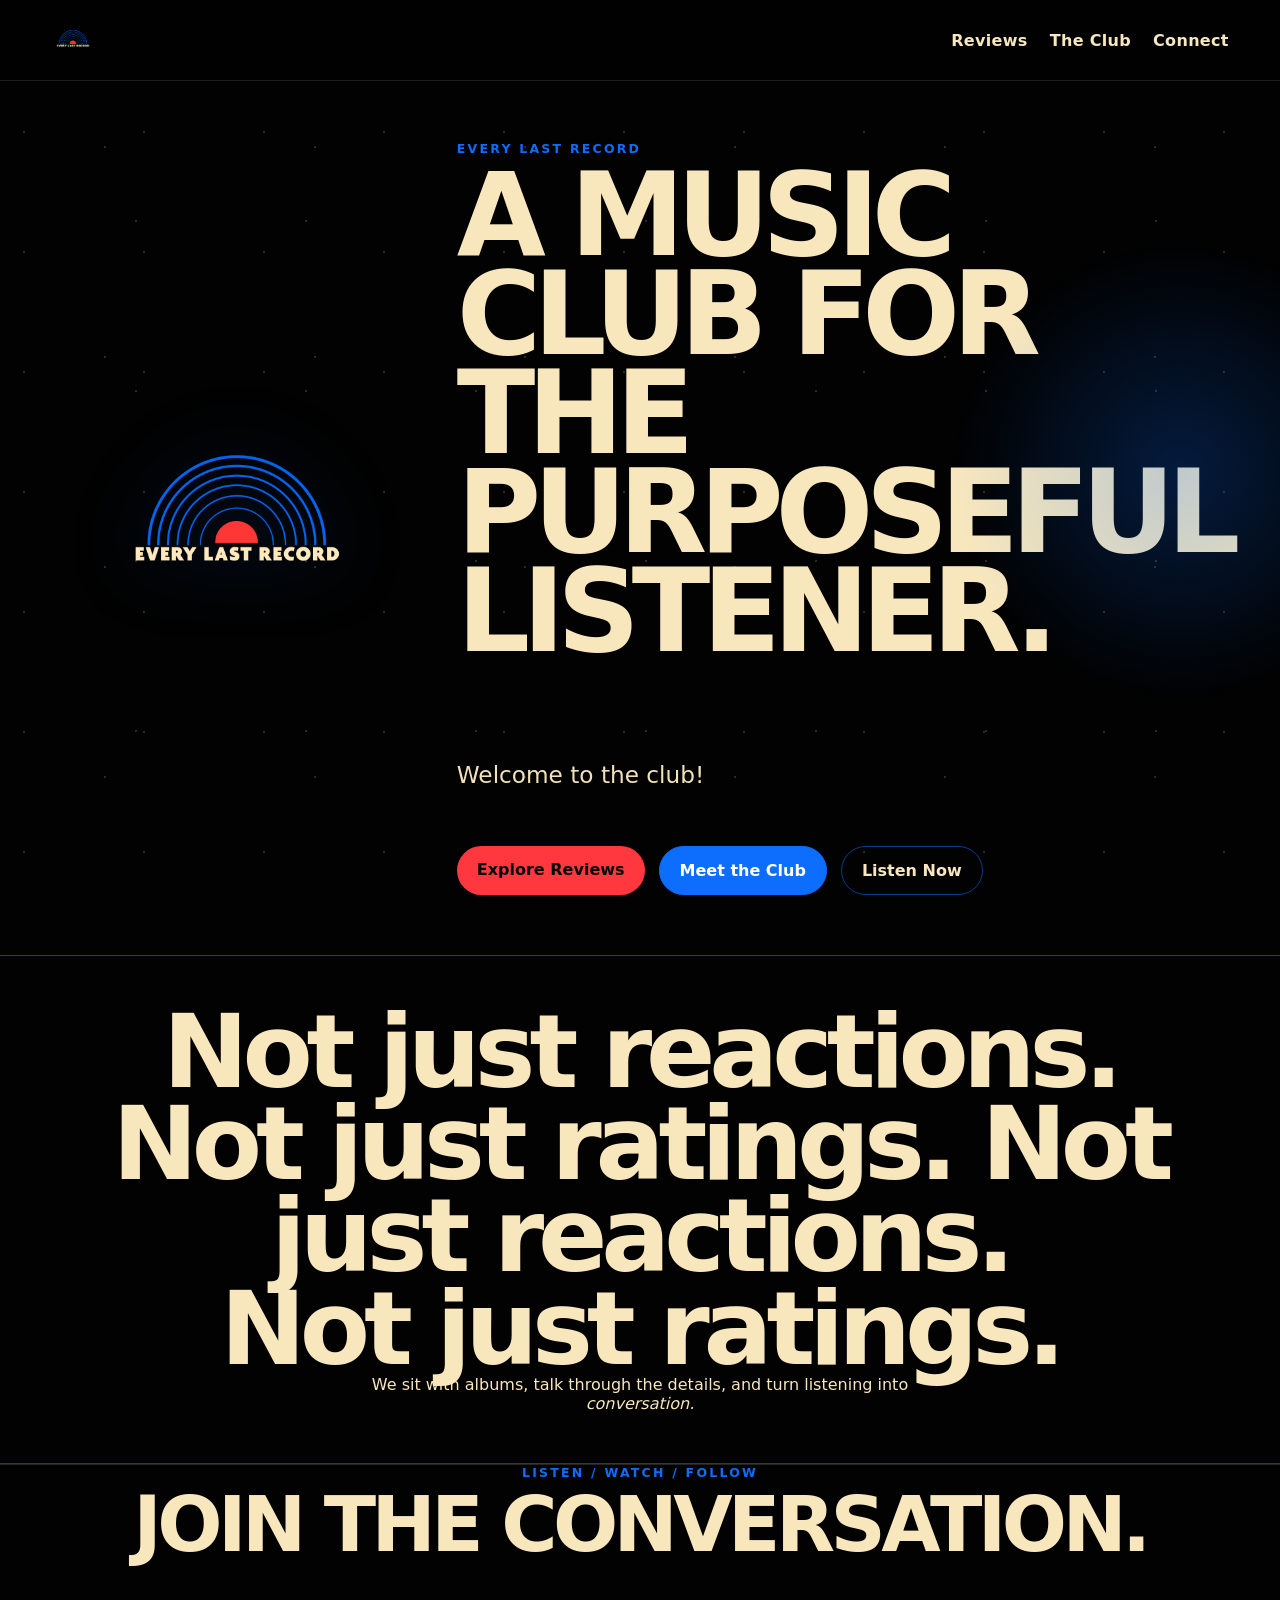
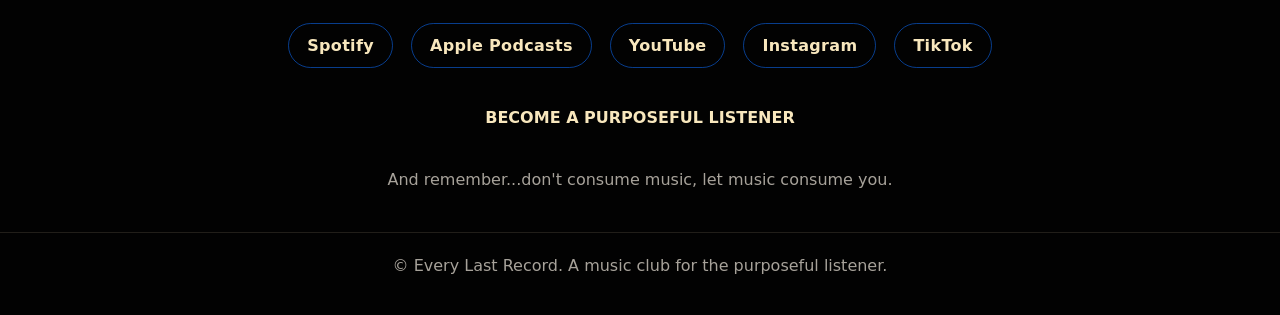
==== commit 986d3f93: "Update index.html "Clurb" changed to "Club"" ====
--- a/index.html
+++ b/index.html
@@ -5,7 +5,7 @@
   <meta charset="UTF-8" />
   <meta name="viewport" content="width=device-width, initial-scale=1.0" />
   <title>Every Last Record</title>
-  <meta name="description" content="Every Last Record is a music clurb for the purposeful listener." />
+  <meta name="description" content="Every Last Record is a music club for the purposeful listener." />
   <link rel="stylesheet" href="style.css?v=2" />
 </head>
 <body>
@@ -29,7 +29,7 @@
 
   <nav id="siteNav">
     <a href="reviews.html">Reviews</a>
-    <a href="club.html">The Clurb</a>
+    <a href="club.html">The Club</a>
     <a href="#contact">Connect</a>
   </nav>
 </header>
@@ -46,10 +46,10 @@
     <div class="hero-copy">
       <p class="eyebrow">Every Last Record</p>
 
-      <h1>A music clurb for the purposeful listener.</h1>
+      <h1>A music club for the purposeful listener.</h1>
 
       <p class="intro">
-        Welcome to the clurb!
+        Welcome to the club!
       </p>
 
       <div class="hero-actions">
@@ -121,7 +121,7 @@
 </main>
 
 <footer>
-  <p>© Every Last Record. A music clurb for the purposeful listener.</p>
+  <p>© Every Last Record. A music club for the purposeful listener.</p>
 </footer>
 
   <script src="script.js?v=2"></script>
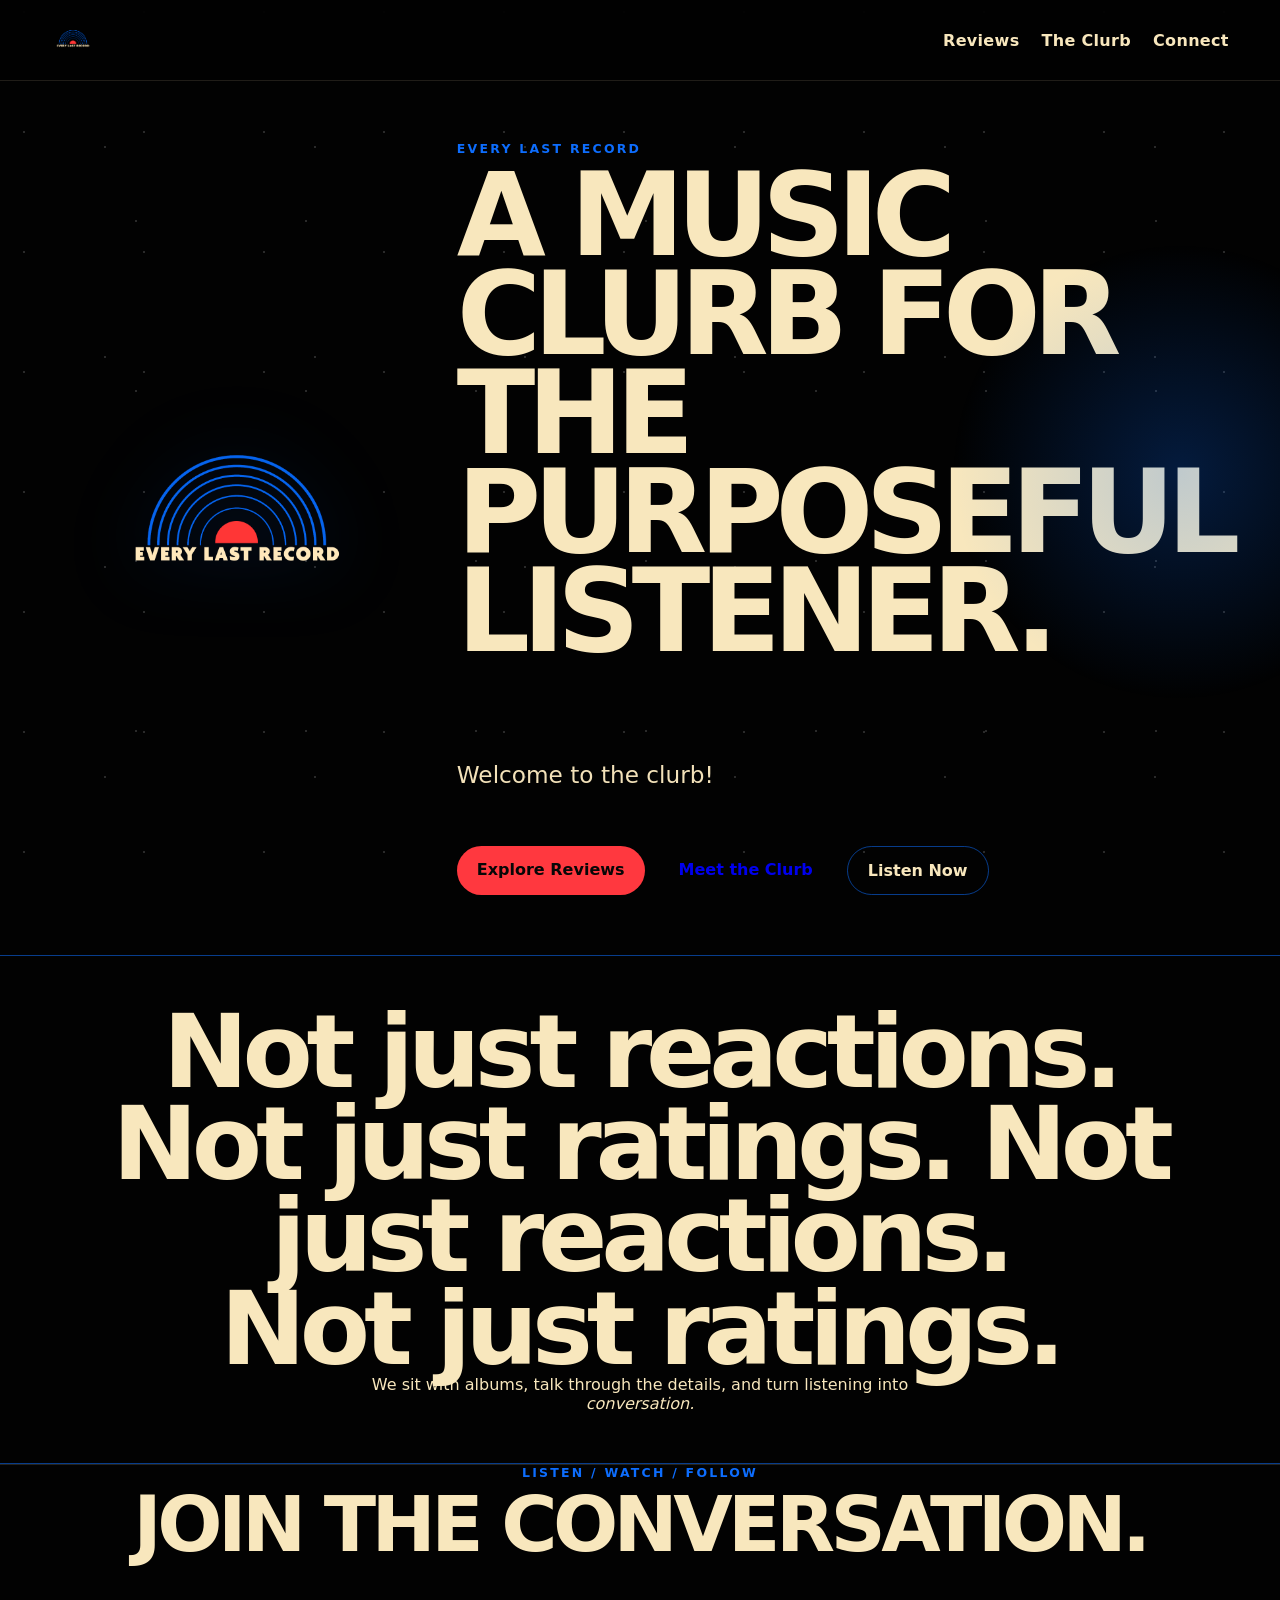
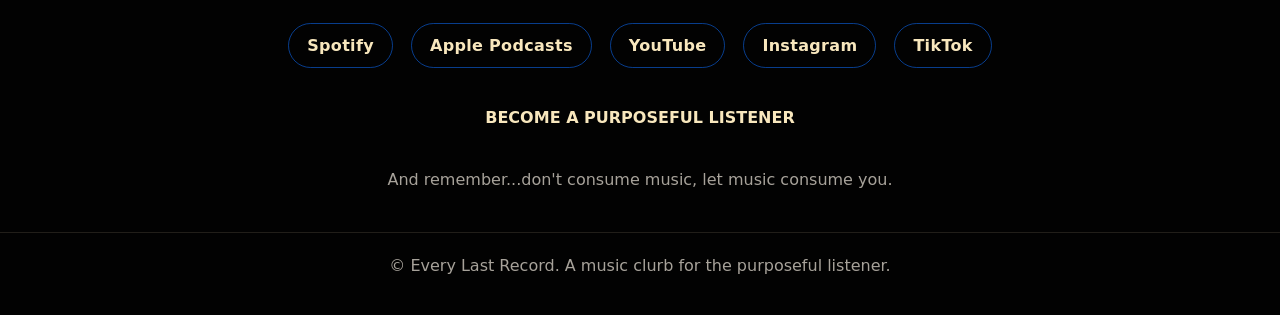
==== commit 126e8f54: "Update index.html" ====
--- a/index.html
+++ b/index.html
@@ -5,7 +5,7 @@
   <meta charset="UTF-8" />
   <meta name="viewport" content="width=device-width, initial-scale=1.0" />
   <title>Every Last Record</title>
-  <meta name="description" content="Every Last Record is a music club for the purposeful listener." />
+  <meta name="description" content="Every Last Record is a music clurb for the purposeful listener." />
   <link rel="stylesheet" href="style.css?v=2" />
 </head>
 <body>
@@ -29,7 +29,7 @@
 
   <nav id="siteNav">
     <a href="reviews.html">Reviews</a>
-    <a href="club.html">The Club</a>
+    <a href="club.html">The Clurb</a>
     <a href="#contact">Connect</a>
   </nav>
 </header>
@@ -46,15 +46,15 @@
     <div class="hero-copy">
       <p class="eyebrow">Every Last Record</p>
 
-      <h1>A music club for the purposeful listener.</h1>
+      <h1>A music clurb for the purposeful listener.</h1>
 
       <p class="intro">
-        Welcome to the club!
+        Welcome to the clurb!
       </p>
 
       <div class="hero-actions">
         <a class="button primary" href="reviews.html">Explore Reviews</a>
-        <a href="club.html" class="button meet-club-button">Meet the Club</a>
+        <a href="club.html" class="button meet-clurb-button">Meet the Clurb</a>
         <a class="button secondary" href="#contact">Listen Now</a>
       </div>
 
@@ -121,7 +121,7 @@
 </main>
 
 <footer>
-  <p>© Every Last Record. A music club for the purposeful listener.</p>
+  <p>© Every Last Record. A music clurb for the purposeful listener.</p>
 </footer>
 
   <script src="script.js?v=2"></script>
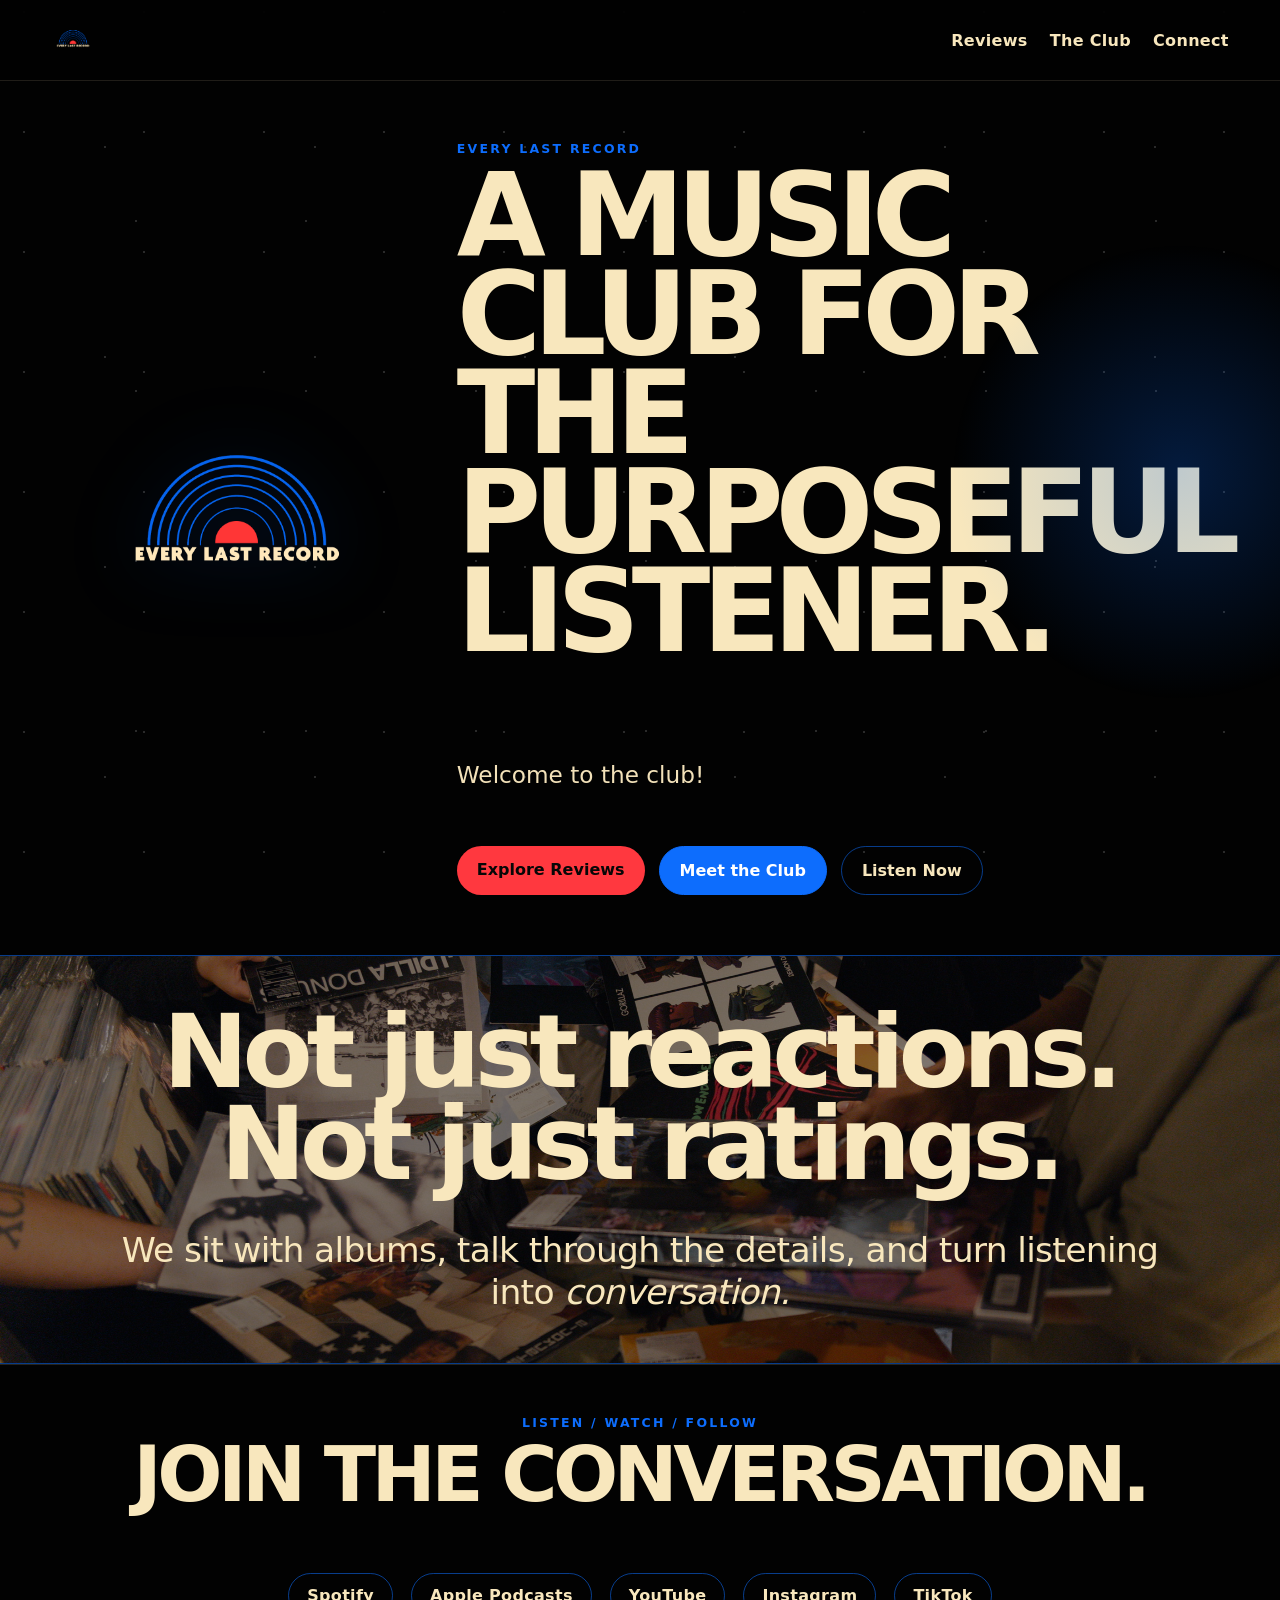
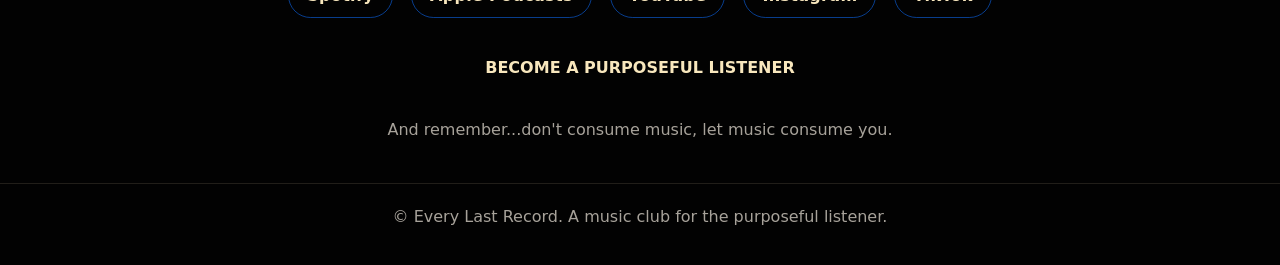
==== commit a8486b0d: "Update index.html" ====
--- a/index.html
+++ b/index.html
@@ -5,8 +5,8 @@
   <meta charset="UTF-8" />
   <meta name="viewport" content="width=device-width, initial-scale=1.0" />
   <title>Every Last Record</title>
-  <meta name="description" content="Every Last Record is a music clurb for the purposeful listener." />
-  <link rel="stylesheet" href="style.css?v=2" />
+  <meta name="description" content="Every Last Record is a music club for the purposeful listener." />
+  <link rel="stylesheet" href="style.css?v=3" />
 </head>
 <body>
   <header class="site-header">
@@ -29,7 +29,7 @@
 
   <nav id="siteNav">
     <a href="reviews.html">Reviews</a>
-    <a href="club.html">The Clurb</a>
+    <a href="club.html">The Club</a>
     <a href="#contact">Connect</a>
   </nav>
 </header>
@@ -46,15 +46,15 @@
     <div class="hero-copy">
       <p class="eyebrow">Every Last Record</p>
 
-      <h1>A music clurb for the purposeful listener.</h1>
+      <h1>A music club for the purposeful listener.</h1>
 
       <p class="intro">
-        Welcome to the clurb!
+        Welcome to the club!
       </p>
 
       <div class="hero-actions">
         <a class="button primary" href="reviews.html">Explore Reviews</a>
-        <a href="club.html" class="button meet-clurb-button">Meet the Clurb</a>
+        <a href="club.html" class="button meet-club-button">Meet the Club</a>
         <a class="button secondary" href="#contact">Listen Now</a>
       </div>
 
@@ -66,13 +66,13 @@
     <section class="statement">
   <p>
     <span class="statement-lead">
-      Not just reactions. Not just ratings.
-      Not just reactions. <br>Not just ratings.
+      Not just reactions.<br>
+      Not just ratings.
     </span>
 
     <span class="statement-body">
-      We sit with albums, talk through the details, and turn listening into<br>
-      <em>conversation.</em>
+      We sit with albums, talk through the details,
+      and turn listening into <em>conversation.</em>
     </span>
   </p>
 </section>
@@ -121,7 +121,7 @@
 </main>
 
 <footer>
-  <p>© Every Last Record. A music clurb for the purposeful listener.</p>
+  <p>© Every Last Record. A music club for the purposeful listener.</p>
 </footer>
 
   <script src="script.js?v=2"></script>
--- a/style.css
+++ b/style.css
@@ -169,6 +169,56 @@
   letter-spacing:-.06em;
   font-weight:600;
   color:var(--cream);
+}
+
+.statement-body{
+  display:block;
+  margin-top:40px;
+  font-size:clamp(1.6rem,2.7vw,3rem);
+  line-height:1.2;
+  letter-spacing:-.02em;
+  font-weight:400;
+  color:var(--cream);
+}
+
+.statement-body em{
+  font-style:italic;
+  font-weight:400;
+}
+.section{padding:50px clamp(22px,6vw,88px);
+}
+
+.statement{
+  position:relative;
+  overflow:hidden;
+  isolation:isolate;
+
+  border-top:1px solid var(--line);
+  border-bottom:1px solid var(--line);
+
+  padding:50px clamp(40px,8vw,140px);
+  text-align:center;
+}
+
+.statement::before{
+  content:"";
+  position:absolute;
+  inset:0;
+
+  background-image:url("IMG_9455.JPG");
+  background-image:url("IMG_9455.JPG");
+  background-size:cover;
+  background-position:center;
+  background-repeat:no-repeat;
+
+  opacity:.5;
+  z-index:-1;
+  pointer-events:none;
+}
+
+.statement > *{
+  position:relative;
+  z-index:1;
 }
 
 #reviews{
@@ -555,7 +605,7 @@
   .newsletter .formkit-submit{
     display:block !important;
   }
- 
+
 }  
 
 .card.hidden-review{
